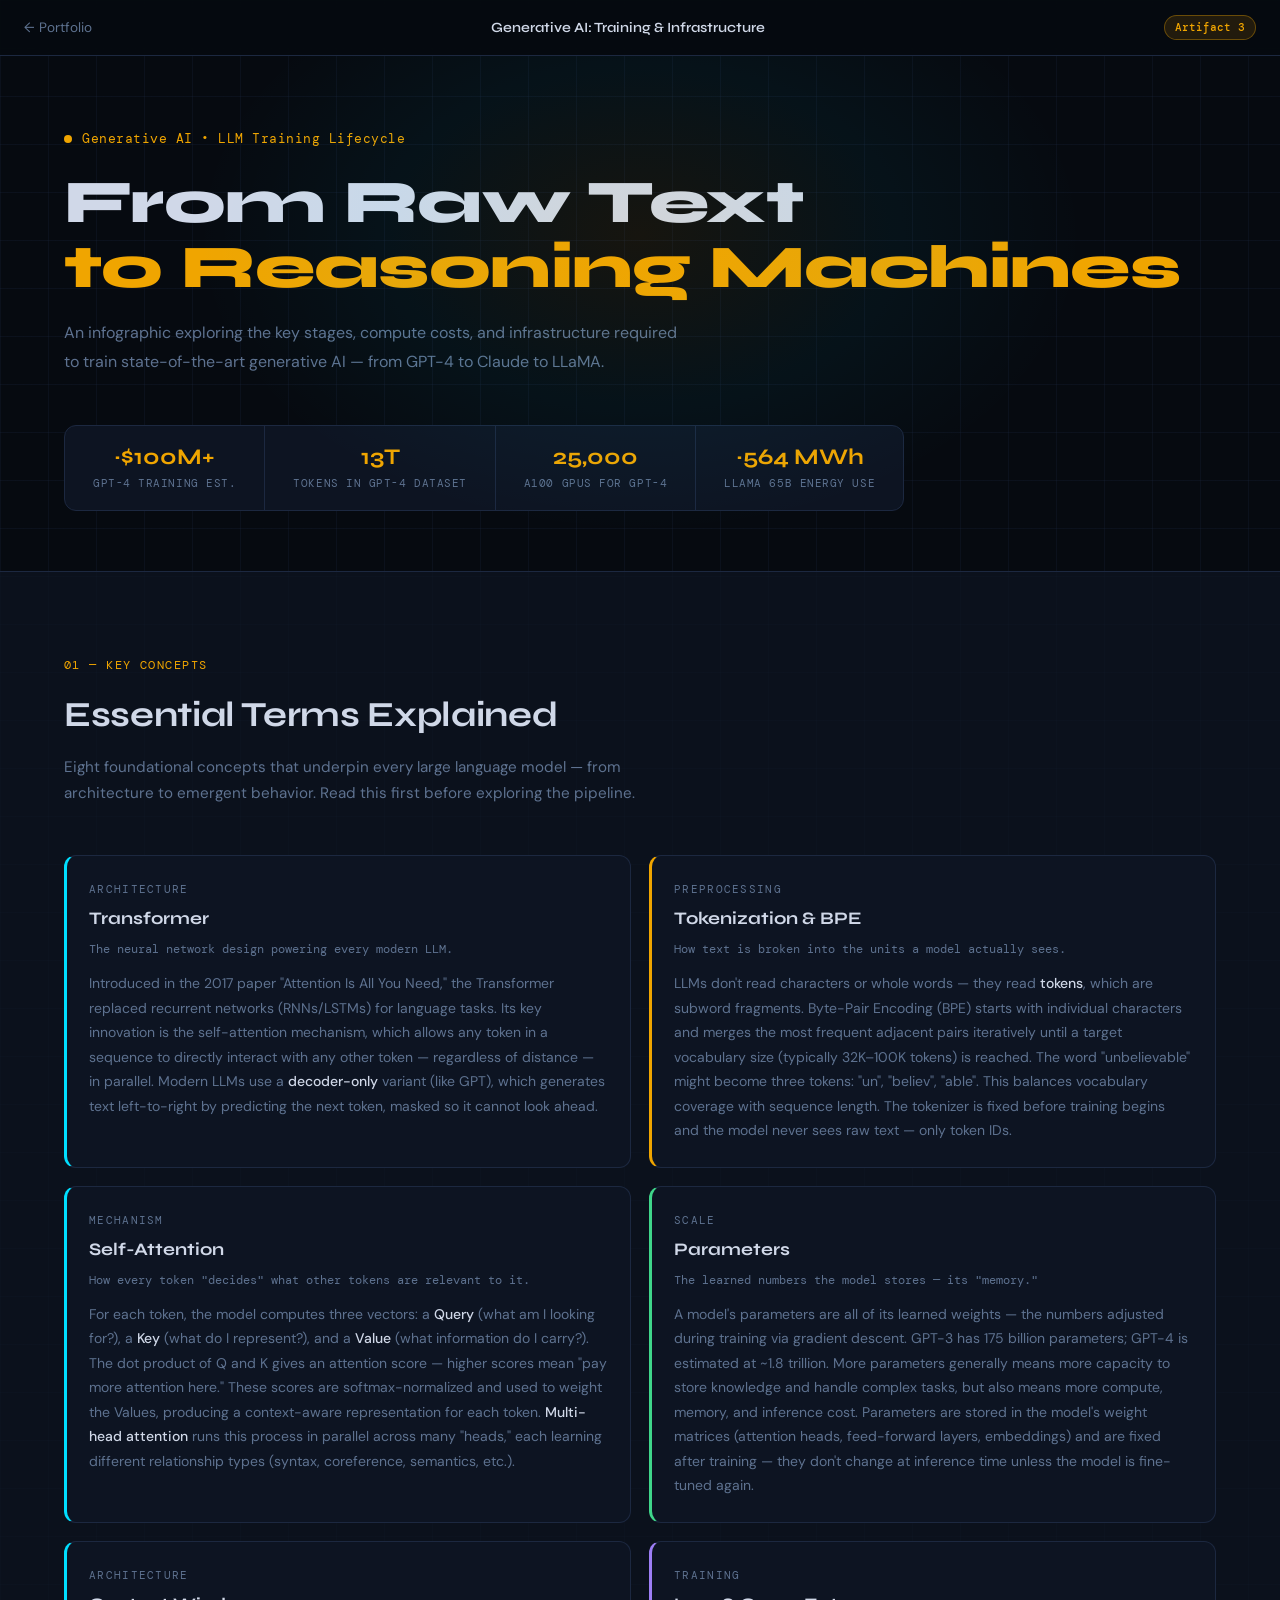
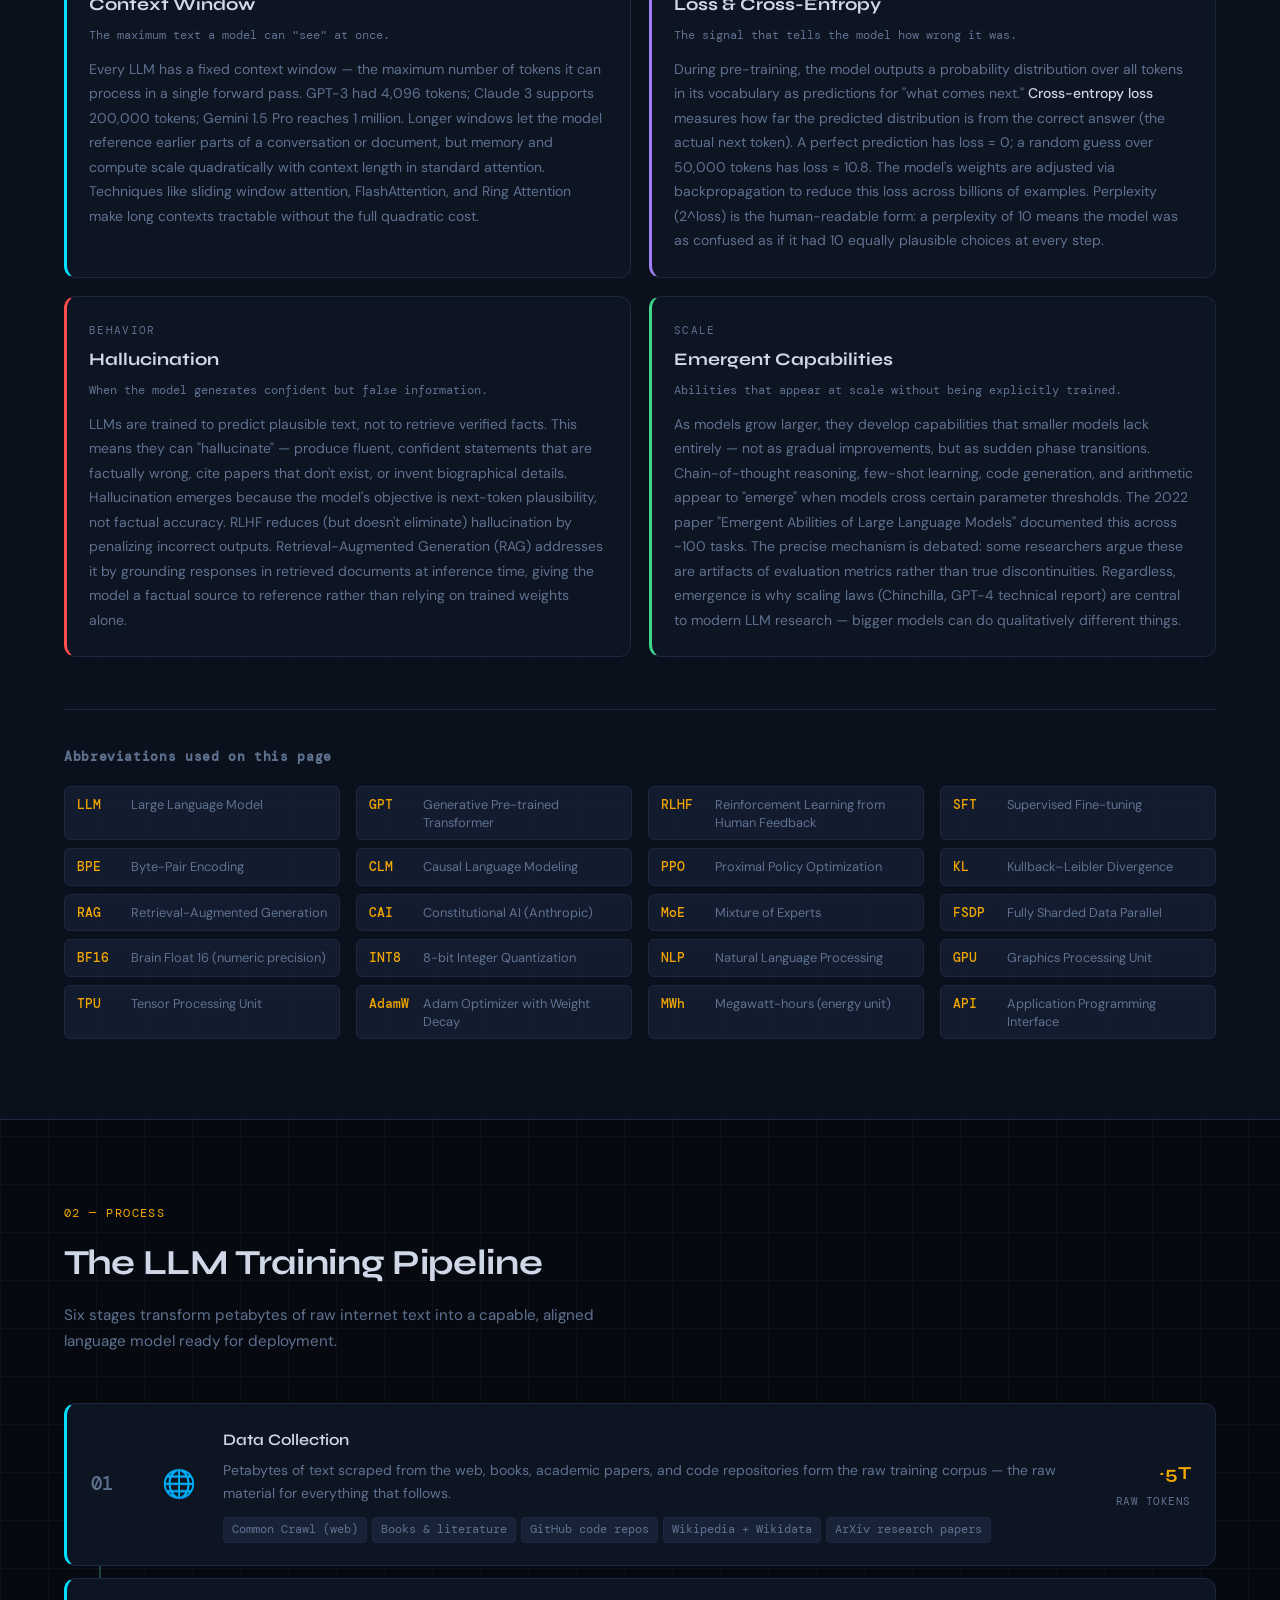
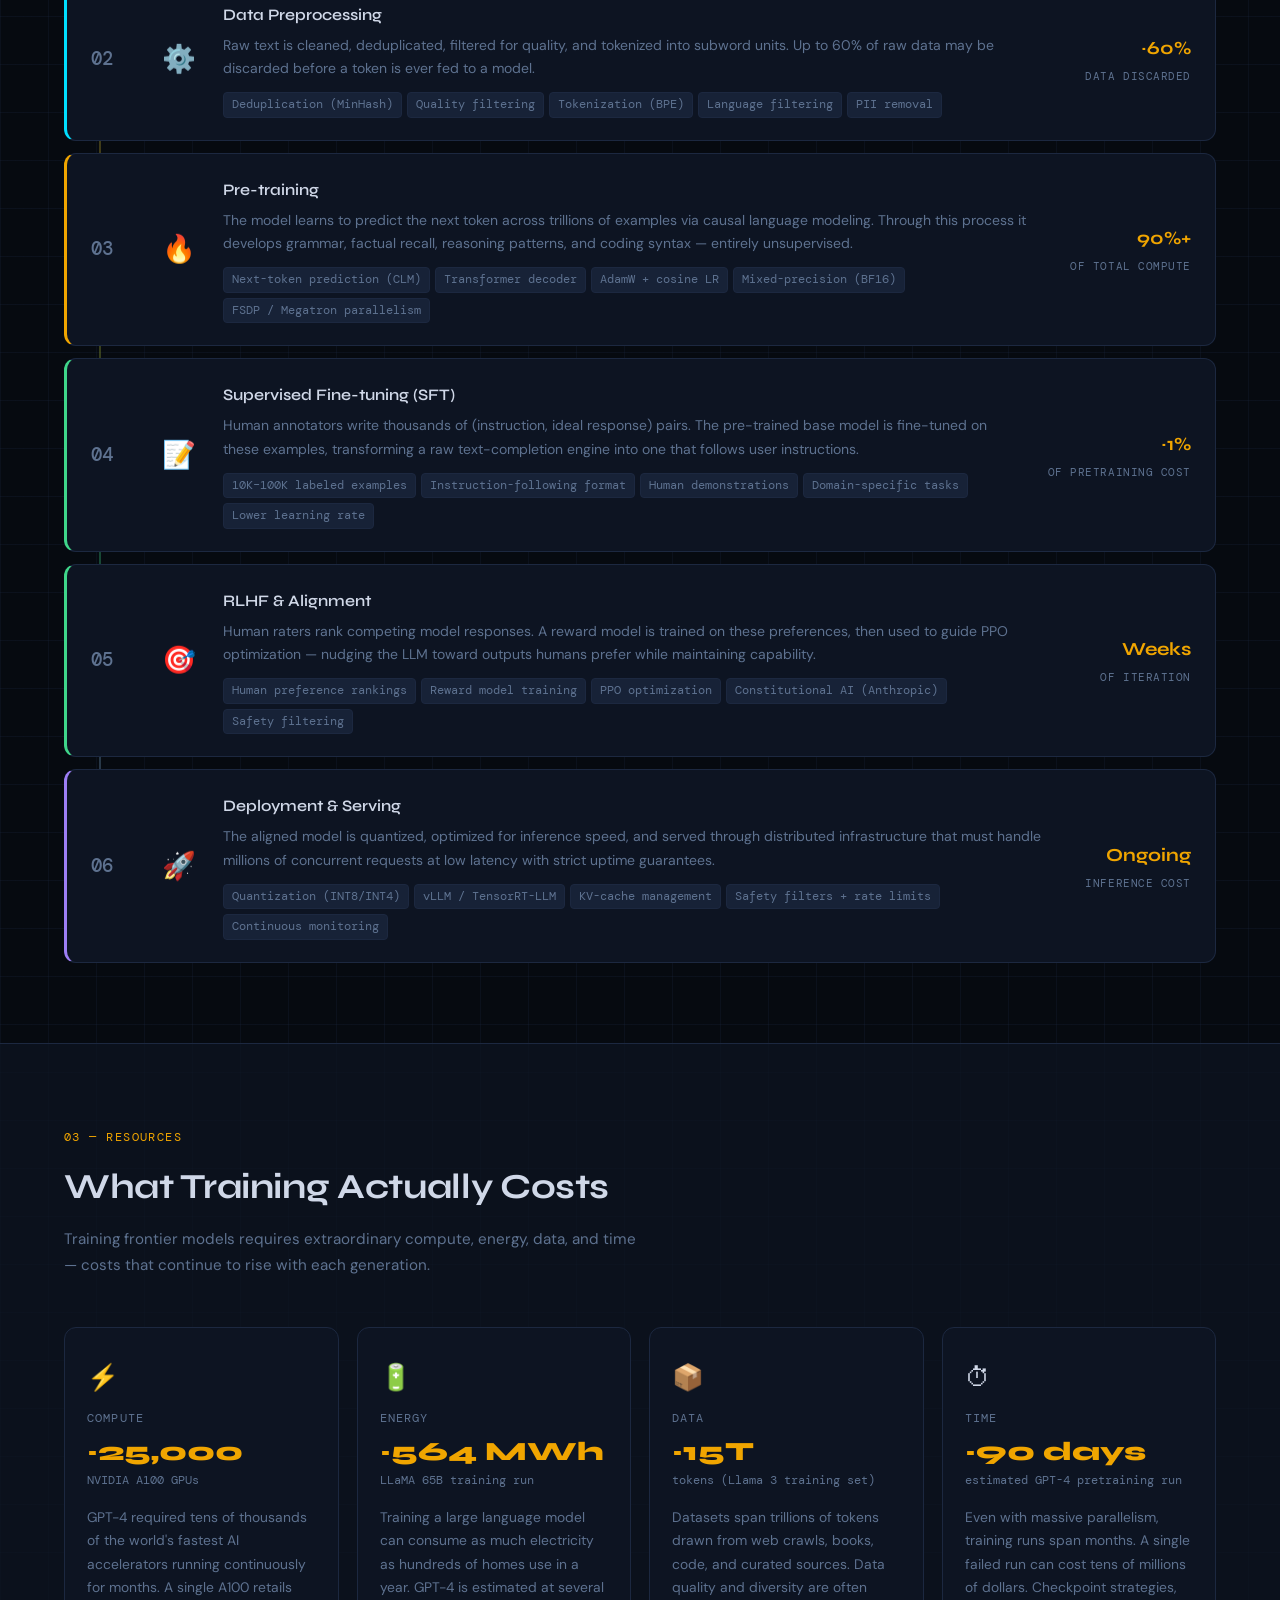
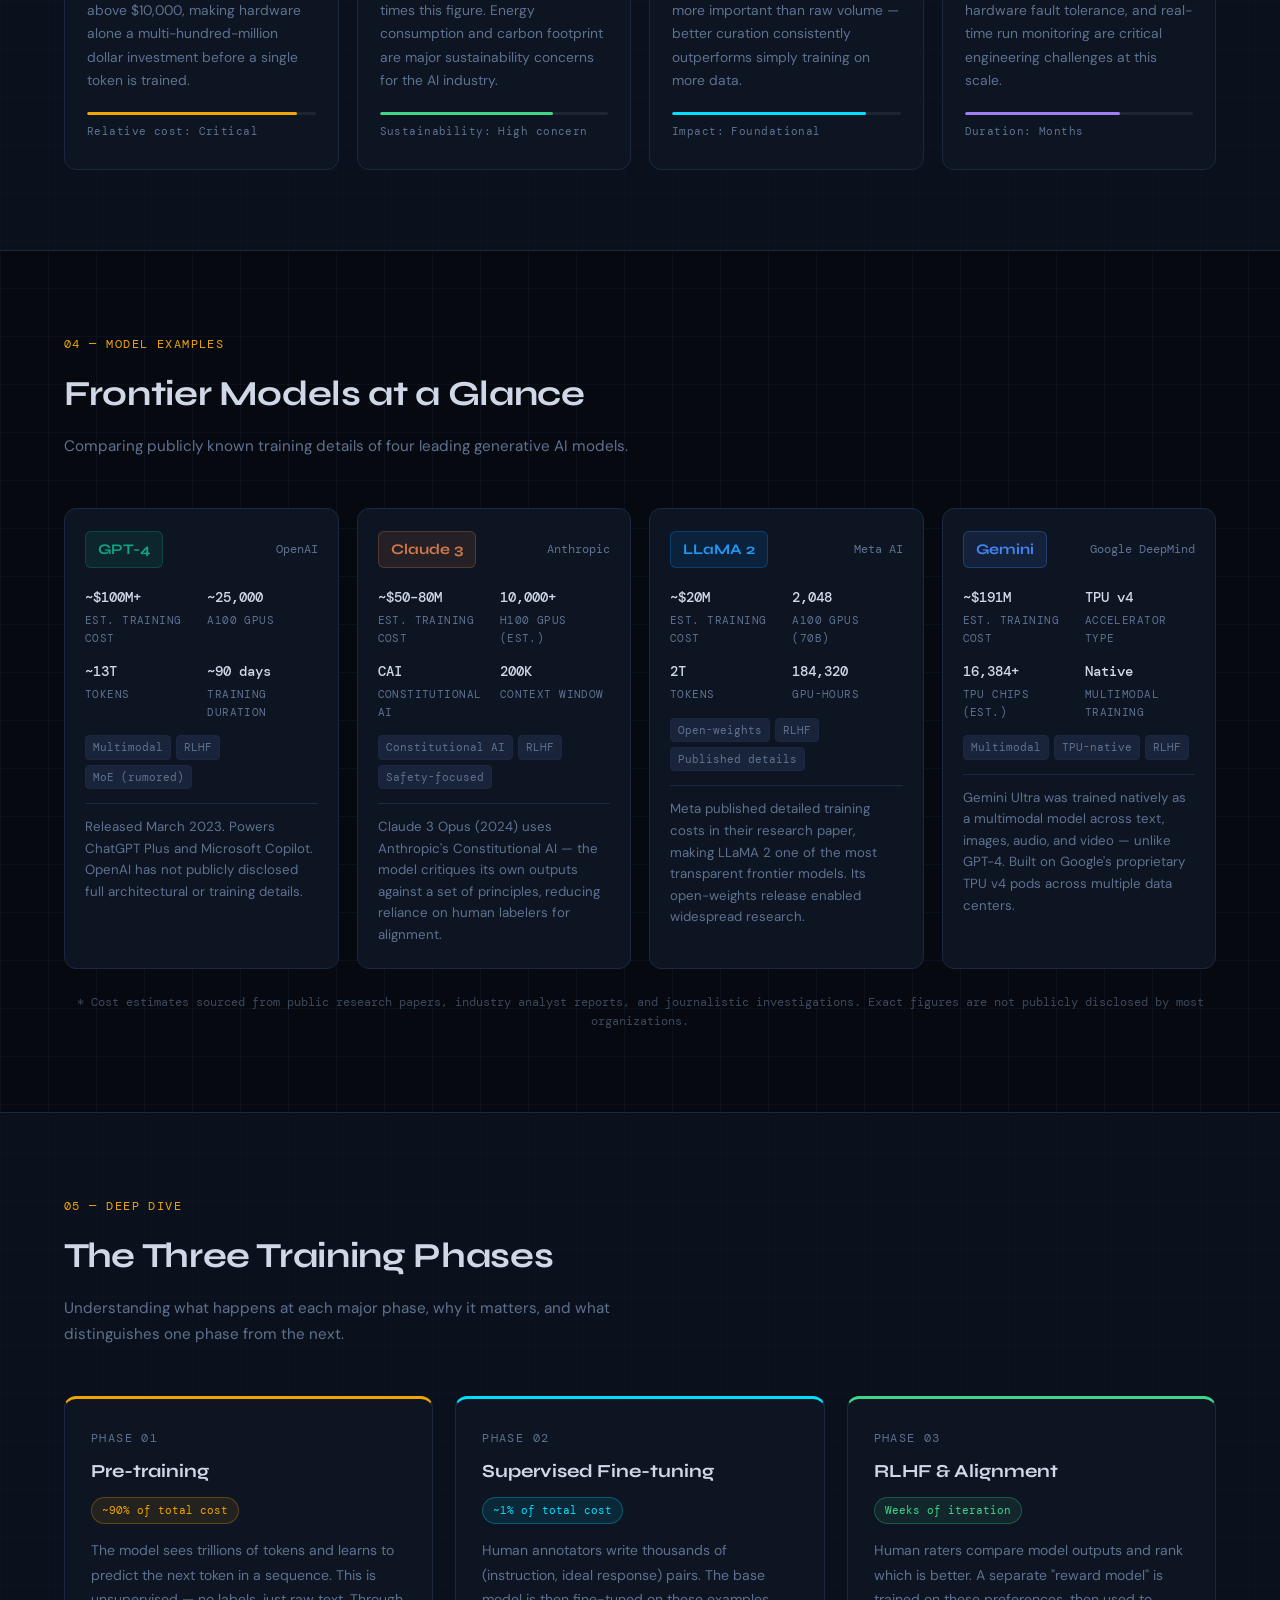
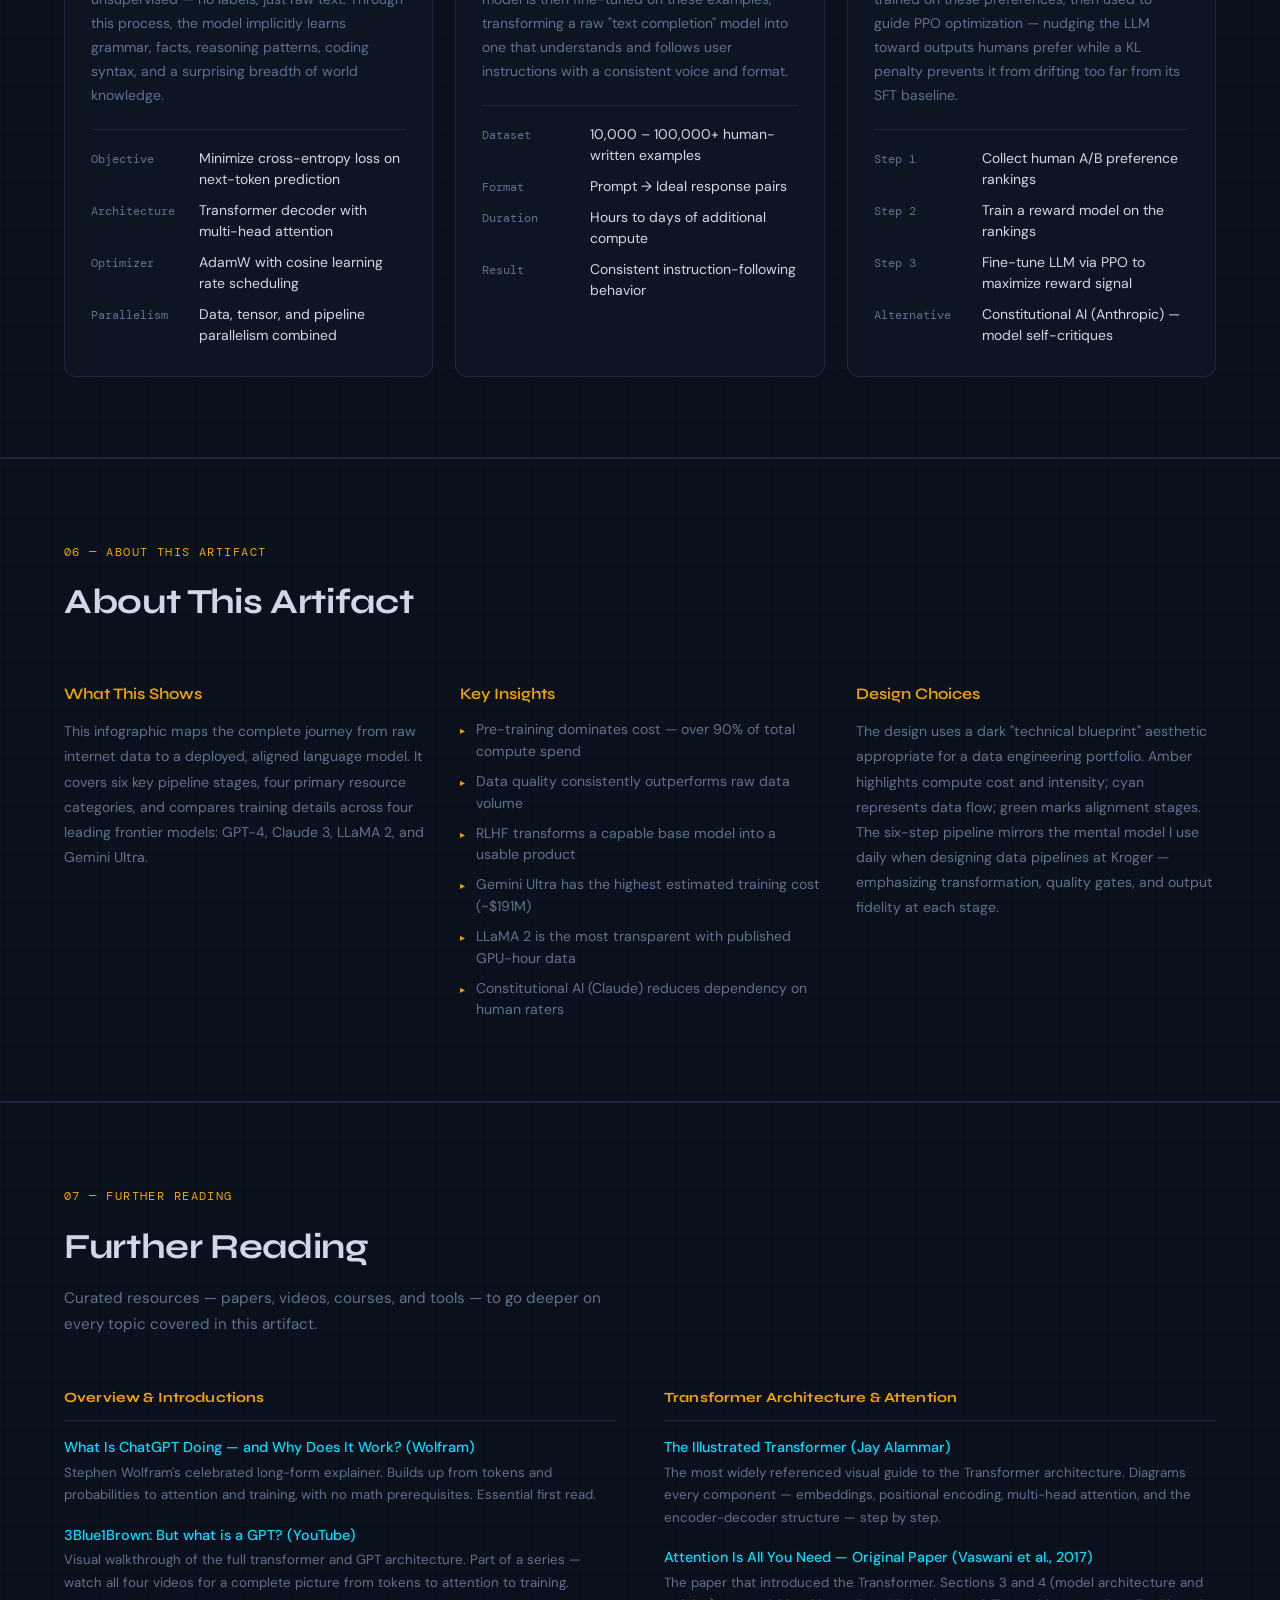
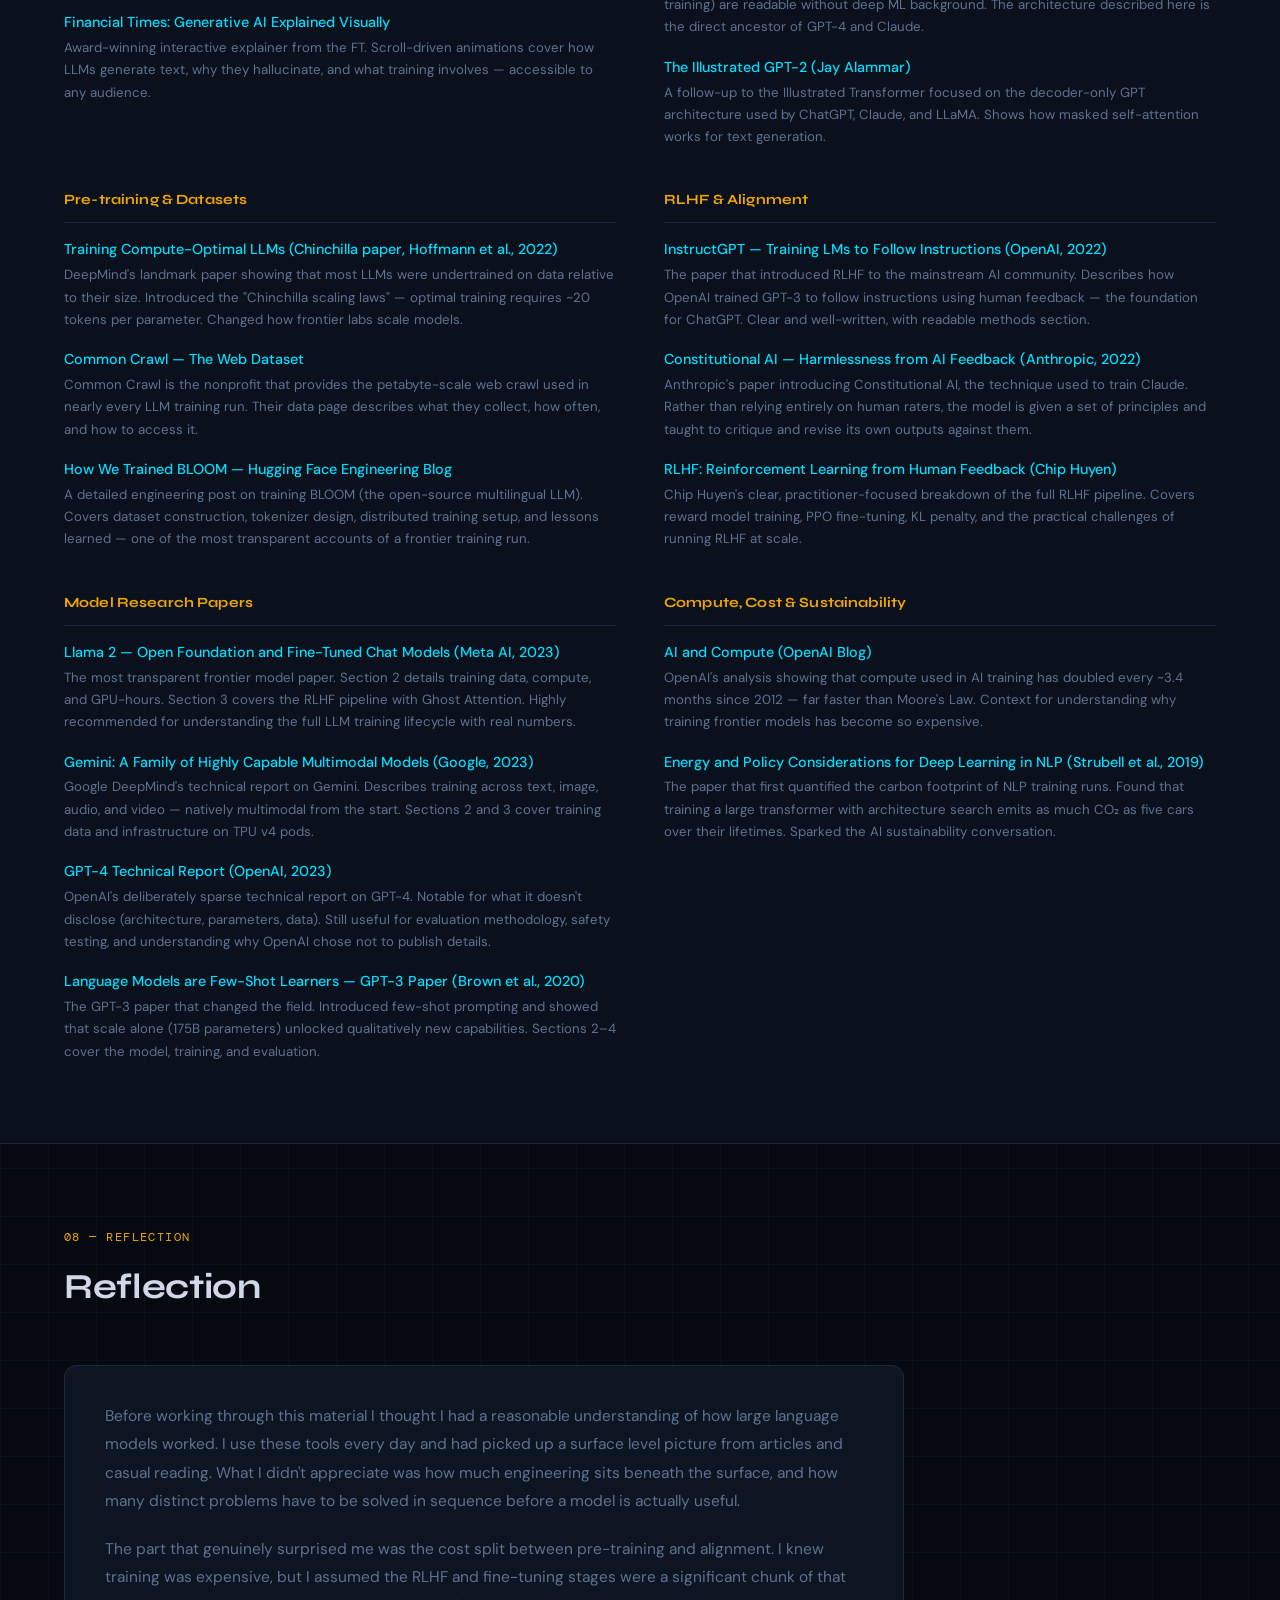
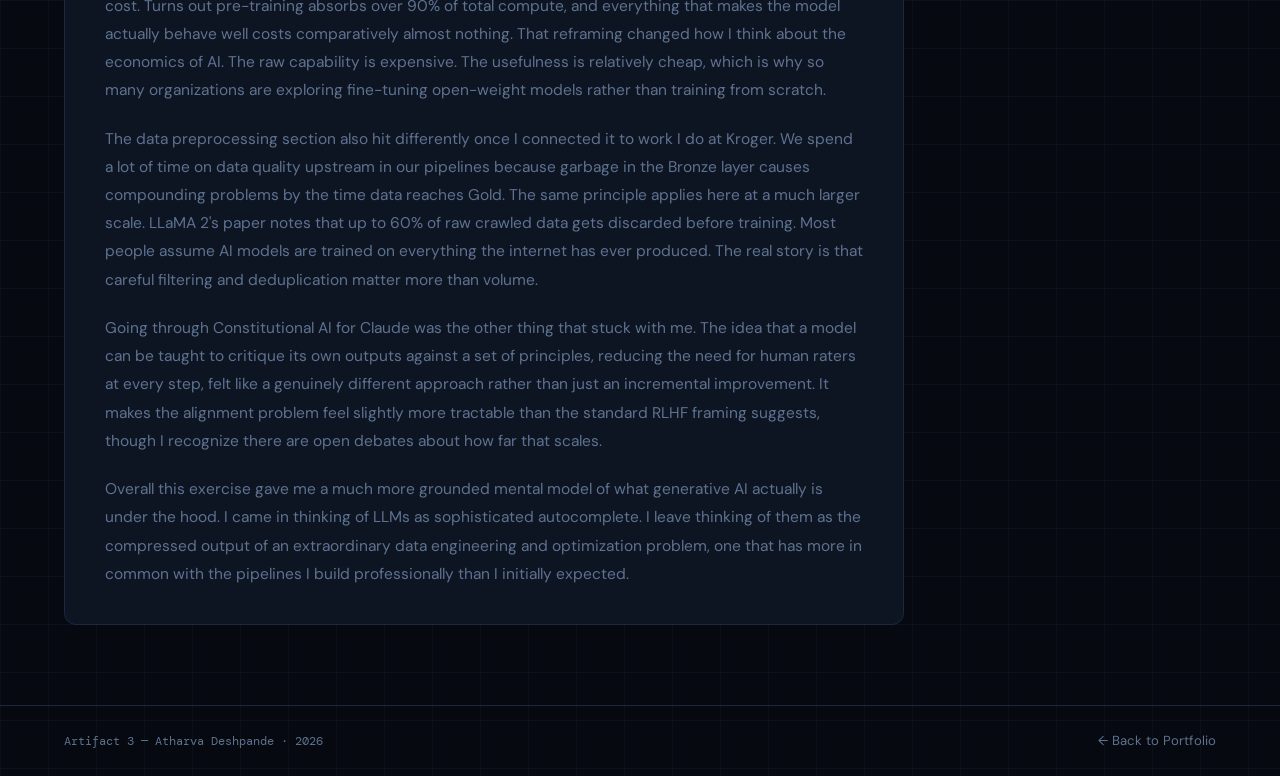
==== artifacts/llm-training/index.html @ afbb58ee "LLM Infrastructure and cost added as artifact 3" ====
<!DOCTYPE html>
<html lang="en">
<head>
  <meta charset="UTF-8" />
  <meta name="viewport" content="width=device-width, initial-scale=1.0" />
  <title>How LLMs Are Built — Training &amp; Infrastructure | Atharva Deshpande</title>
  <link rel="preconnect" href="https://fonts.googleapis.com" />
  <link rel="preconnect" href="https://fonts.gstatic.com" crossorigin />
  <link href="https://fonts.googleapis.com/css2?family=Syne:wght@400;500;600;700;800&family=DM+Mono:wght@300;400;500&family=DM+Sans:opsz,wght@9..40,300;9..40,400;9..40,500&display=swap" rel="stylesheet" />
  <link rel="stylesheet" href="style.css" />
</head>
<body>

  <!-- ── TOPBAR ── -->
  <nav class="topbar">
    <a href="../../index.html#artifacts" class="back-link">&#8592; Portfolio</a>
    <span class="topbar-title">Generative AI: Training &amp; Infrastructure</span>
    <span class="topbar-badge">Artifact 3</span>
  </nav>

  <!-- ── HERO ── -->
  <header class="hero">
    <div class="container">
      <div class="hero-eyebrow">
        <span class="eyebrow-dot" aria-hidden="true"></span>
        <span class="mono">Generative AI &bull; LLM Training Lifecycle</span>
      </div>
      <h1 class="hero-title">From Raw Text<br /><span class="accent">to Reasoning Machines</span></h1>
      <p class="hero-sub">An infographic exploring the key stages, compute costs, and infrastructure required to train state-of-the-art generative AI — from GPT-4 to Claude to LLaMA.</p>

      <div class="hero-stats" role="list" aria-label="Key statistics">
        <div class="hstat" role="listitem">
          <div class="hstat-val">~$100M+</div>
          <div class="hstat-label">GPT-4 training est.</div>
        </div>
        <div class="hstat-div" aria-hidden="true"></div>
        <div class="hstat" role="listitem">
          <div class="hstat-val">13T</div>
          <div class="hstat-label">tokens in GPT-4 dataset</div>
        </div>
        <div class="hstat-div" aria-hidden="true"></div>
        <div class="hstat" role="listitem">
          <div class="hstat-val">25,000</div>
          <div class="hstat-label">A100 GPUs for GPT-4</div>
        </div>
        <div class="hstat-div" aria-hidden="true"></div>
        <div class="hstat" role="listitem">
          <div class="hstat-val">~564 MWh</div>
          <div class="hstat-label">LLaMA 65B energy use</div>
        </div>
      </div>
    </div>
  </header>

  <!-- ── KEY CONCEPTS ── -->
  <section class="section section-alt" aria-labelledby="concepts-heading">
    <div class="container">
      <div class="section-header">
        <span class="section-tag mono">01 — Key Concepts</span>
        <h2 class="section-title" id="concepts-heading">Essential Terms Explained</h2>
        <p class="section-desc">Eight foundational concepts that underpin every large language model — from architecture to emergent behavior. Read this first before exploring the pipeline.</p>
      </div>

      <div class="concepts-grid">

        <div class="concept-card" data-cat="arch">
          <div class="concept-tag mono">Architecture</div>
          <h3 class="concept-name">Transformer</h3>
          <p class="concept-short">The neural network design powering every modern LLM.</p>
          <p class="concept-body">Introduced in the 2017 paper "Attention Is All You Need," the Transformer replaced recurrent networks (RNNs/LSTMs) for language tasks. Its key innovation is the self-attention mechanism, which allows any token in a sequence to directly interact with any other token — regardless of distance — in parallel. Modern LLMs use a <em>decoder-only</em> variant (like GPT), which generates text left-to-right by predicting the next token, masked so it cannot look ahead.</p>
        </div>

        <div class="concept-card" data-cat="data">
          <div class="concept-tag mono">Preprocessing</div>
          <h3 class="concept-name">Tokenization &amp; BPE</h3>
          <p class="concept-short">How text is broken into the units a model actually sees.</p>
          <p class="concept-body">LLMs don't read characters or whole words — they read <em>tokens</em>, which are subword fragments. Byte-Pair Encoding (BPE) starts with individual characters and merges the most frequent adjacent pairs iteratively until a target vocabulary size (typically 32K–100K tokens) is reached. The word "unbelievable" might become three tokens: "un", "believ", "able". This balances vocabulary coverage with sequence length. The tokenizer is fixed before training begins and the model never sees raw text — only token IDs.</p>
        </div>

        <div class="concept-card" data-cat="arch">
          <div class="concept-tag mono">Mechanism</div>
          <h3 class="concept-name">Self-Attention</h3>
          <p class="concept-short">How every token "decides" what other tokens are relevant to it.</p>
          <p class="concept-body">For each token, the model computes three vectors: a <em>Query</em> (what am I looking for?), a <em>Key</em> (what do I represent?), and a <em>Value</em> (what information do I carry?). The dot product of Q and K gives an attention score — higher scores mean "pay more attention here." These scores are softmax-normalized and used to weight the Values, producing a context-aware representation for each token. <em>Multi-head attention</em> runs this process in parallel across many "heads," each learning different relationship types (syntax, coreference, semantics, etc.).</p>
        </div>

        <div class="concept-card" data-cat="scale">
          <div class="concept-tag mono">Scale</div>
          <h3 class="concept-name">Parameters</h3>
          <p class="concept-short">The learned numbers the model stores — its "memory."</p>
          <p class="concept-body">A model's parameters are all of its learned weights — the numbers adjusted during training via gradient descent. GPT-3 has 175 billion parameters; GPT-4 is estimated at ~1.8 trillion. More parameters generally means more capacity to store knowledge and handle complex tasks, but also means more compute, memory, and inference cost. Parameters are stored in the model's weight matrices (attention heads, feed-forward layers, embeddings) and are fixed after training — they don't change at inference time unless the model is fine-tuned again.</p>
        </div>

        <div class="concept-card" data-cat="arch">
          <div class="concept-tag mono">Architecture</div>
          <h3 class="concept-name">Context Window</h3>
          <p class="concept-short">The maximum text a model can "see" at once.</p>
          <p class="concept-body">Every LLM has a fixed context window — the maximum number of tokens it can process in a single forward pass. GPT-3 had 4,096 tokens; Claude 3 supports 200,000 tokens; Gemini 1.5 Pro reaches 1 million. Longer windows let the model reference earlier parts of a conversation or document, but memory and compute scale quadratically with context length in standard attention. Techniques like sliding window attention, FlashAttention, and Ring Attention make long contexts tractable without the full quadratic cost.</p>
        </div>

        <div class="concept-card" data-cat="train">
          <div class="concept-tag mono">Training</div>
          <h3 class="concept-name">Loss &amp; Cross-Entropy</h3>
          <p class="concept-short">The signal that tells the model how wrong it was.</p>
          <p class="concept-body">During pre-training, the model outputs a probability distribution over all tokens in its vocabulary as predictions for "what comes next." <em>Cross-entropy loss</em> measures how far the predicted distribution is from the correct answer (the actual next token). A perfect prediction has loss = 0; a random guess over 50,000 tokens has loss ≈ 10.8. The model's weights are adjusted via backpropagation to reduce this loss across billions of examples. Perplexity (2^loss) is the human-readable form: a perplexity of 10 means the model was as confused as if it had 10 equally plausible choices at every step.</p>
        </div>

        <div class="concept-card" data-cat="behavior">
          <div class="concept-tag mono">Behavior</div>
          <h3 class="concept-name">Hallucination</h3>
          <p class="concept-short">When the model generates confident but false information.</p>
          <p class="concept-body">LLMs are trained to predict plausible text, not to retrieve verified facts. This means they can "hallucinate" — produce fluent, confident statements that are factually wrong, cite papers that don't exist, or invent biographical details. Hallucination emerges because the model's objective is next-token plausibility, not factual accuracy. RLHF reduces (but doesn't eliminate) hallucination by penalizing incorrect outputs. Retrieval-Augmented Generation (RAG) addresses it by grounding responses in retrieved documents at inference time, giving the model a factual source to reference rather than relying on trained weights alone.</p>
        </div>

        <div class="concept-card" data-cat="scale">
          <div class="concept-tag mono">Scale</div>
          <h3 class="concept-name">Emergent Capabilities</h3>
          <p class="concept-short">Abilities that appear at scale without being explicitly trained.</p>
          <p class="concept-body">As models grow larger, they develop capabilities that smaller models lack entirely — not as gradual improvements, but as sudden phase transitions. Chain-of-thought reasoning, few-shot learning, code generation, and arithmetic appear to "emerge" when models cross certain parameter thresholds. The 2022 paper "Emergent Abilities of Large Language Models" documented this across ~100 tasks. The precise mechanism is debated: some researchers argue these are artifacts of evaluation metrics rather than true discontinuities. Regardless, emergence is why scaling laws (Chinchilla, GPT-4 technical report) are central to modern LLM research — bigger models can do qualitatively different things.</p>
        </div>

      </div>

      <!-- Abbreviations Reference -->
      <div class="abbr-section" aria-labelledby="abbr-heading">
        <h3 class="abbr-heading" id="abbr-heading">
          <span class="mono">Abbreviations used on this page</span>
        </h3>
        <div class="abbr-grid" role="list">
          <div class="abbr-item" role="listitem"><span class="abbr-term">LLM</span><span class="abbr-full">Large Language Model</span></div>
          <div class="abbr-item" role="listitem"><span class="abbr-term">GPT</span><span class="abbr-full">Generative Pre-trained Transformer</span></div>
          <div class="abbr-item" role="listitem"><span class="abbr-term">RLHF</span><span class="abbr-full">Reinforcement Learning from Human Feedback</span></div>
          <div class="abbr-item" role="listitem"><span class="abbr-term">SFT</span><span class="abbr-full">Supervised Fine-tuning</span></div>
          <div class="abbr-item" role="listitem"><span class="abbr-term">BPE</span><span class="abbr-full">Byte-Pair Encoding</span></div>
          <div class="abbr-item" role="listitem"><span class="abbr-term">CLM</span><span class="abbr-full">Causal Language Modeling</span></div>
          <div class="abbr-item" role="listitem"><span class="abbr-term">PPO</span><span class="abbr-full">Proximal Policy Optimization</span></div>
          <div class="abbr-item" role="listitem"><span class="abbr-term">KL</span><span class="abbr-full">Kullback–Leibler Divergence</span></div>
          <div class="abbr-item" role="listitem"><span class="abbr-term">RAG</span><span class="abbr-full">Retrieval-Augmented Generation</span></div>
          <div class="abbr-item" role="listitem"><span class="abbr-term">CAI</span><span class="abbr-full">Constitutional AI (Anthropic)</span></div>
          <div class="abbr-item" role="listitem"><span class="abbr-term">MoE</span><span class="abbr-full">Mixture of Experts</span></div>
          <div class="abbr-item" role="listitem"><span class="abbr-term">FSDP</span><span class="abbr-full">Fully Sharded Data Parallel</span></div>
          <div class="abbr-item" role="listitem"><span class="abbr-term">BF16</span><span class="abbr-full">Brain Float 16 (numeric precision)</span></div>
          <div class="abbr-item" role="listitem"><span class="abbr-term">INT8</span><span class="abbr-full">8-bit Integer Quantization</span></div>
          <div class="abbr-item" role="listitem"><span class="abbr-term">NLP</span><span class="abbr-full">Natural Language Processing</span></div>
          <div class="abbr-item" role="listitem"><span class="abbr-term">GPU</span><span class="abbr-full">Graphics Processing Unit</span></div>
          <div class="abbr-item" role="listitem"><span class="abbr-term">TPU</span><span class="abbr-full">Tensor Processing Unit</span></div>
          <div class="abbr-item" role="listitem"><span class="abbr-term">AdamW</span><span class="abbr-full">Adam Optimizer with Weight Decay</span></div>
          <div class="abbr-item" role="listitem"><span class="abbr-term">MWh</span><span class="abbr-full">Megawatt-hours (energy unit)</span></div>
          <div class="abbr-item" role="listitem"><span class="abbr-term">API</span><span class="abbr-full">Application Programming Interface</span></div>
        </div>
      </div>

    </div>
  </section>

  <!-- ── PIPELINE ── -->
  <section class="section" aria-labelledby="pipeline-heading">
    <div class="container">
      <div class="section-header">
        <span class="section-tag mono">02 — Process</span>
        <h2 class="section-title" id="pipeline-heading">The LLM Training Pipeline</h2>
        <p class="section-desc">Six stages transform petabytes of raw internet text into a capable, aligned language model ready for deployment.</p>
      </div>

      <div class="pipeline" role="list">

        <div class="pipe-step" data-phase="data" role="listitem" style="--delay:0s">
          <div class="pipe-num mono" aria-hidden="true">01</div>
          <div class="pipe-icon" aria-hidden="true">🌐</div>
          <div class="pipe-body">
            <h3 class="pipe-title">Data Collection</h3>
            <p class="pipe-desc">Petabytes of text scraped from the web, books, academic papers, and code repositories form the raw training corpus — the raw material for everything that follows.</p>
            <ul class="pipe-tags" aria-label="Data sources">
              <li>Common Crawl (web)</li>
              <li>Books &amp; literature</li>
              <li>GitHub code repos</li>
              <li>Wikipedia + Wikidata</li>
              <li>ArXiv research papers</li>
            </ul>
          </div>
          <div class="pipe-metric" aria-label="Metric: approximately 5 trillion raw tokens">
            <span class="metric-val">~5T</span>
            <span class="metric-lbl">raw tokens</span>
          </div>
        </div>

        <div class="pipe-step" data-phase="data" role="listitem" style="--delay:.08s">
          <div class="pipe-num mono" aria-hidden="true">02</div>
          <div class="pipe-icon" aria-hidden="true">⚙️</div>
          <div class="pipe-body">
            <h3 class="pipe-title">Data Preprocessing</h3>
            <p class="pipe-desc">Raw text is cleaned, deduplicated, filtered for quality, and tokenized into subword units. Up to 60% of raw data may be discarded before a token is ever fed to a model.</p>
            <ul class="pipe-tags" aria-label="Preprocessing steps">
              <li>Deduplication (MinHash)</li>
              <li>Quality filtering</li>
              <li>Tokenization (BPE)</li>
              <li>Language filtering</li>
              <li>PII removal</li>
            </ul>
          </div>
          <div class="pipe-metric" aria-label="Metric: approximately 60 percent of data discarded">
            <span class="metric-val">~60%</span>
            <span class="metric-lbl">data discarded</span>
          </div>
        </div>

        <div class="pipe-step" data-phase="compute" role="listitem" style="--delay:.16s">
          <div class="pipe-num mono" aria-hidden="true">03</div>
          <div class="pipe-icon" aria-hidden="true">🔥</div>
          <div class="pipe-body">
            <h3 class="pipe-title">Pre-training</h3>
            <p class="pipe-desc">The model learns to predict the next token across trillions of examples via causal language modeling. Through this process it develops grammar, factual recall, reasoning patterns, and coding syntax — entirely unsupervised.</p>
            <ul class="pipe-tags" aria-label="Pre-training techniques">
              <li>Next-token prediction (CLM)</li>
              <li>Transformer decoder</li>
              <li>AdamW + cosine LR</li>
              <li>Mixed-precision (BF16)</li>
              <li>FSDP / Megatron parallelism</li>
            </ul>
          </div>
          <div class="pipe-metric" aria-label="Metric: over 90 percent of total compute">
            <span class="metric-val">90%+</span>
            <span class="metric-lbl">of total compute</span>
          </div>
        </div>

        <div class="pipe-step" data-phase="align" role="listitem" style="--delay:.24s">
          <div class="pipe-num mono" aria-hidden="true">04</div>
          <div class="pipe-icon" aria-hidden="true">📝</div>
          <div class="pipe-body">
            <h3 class="pipe-title">Supervised Fine-tuning (SFT)</h3>
            <p class="pipe-desc">Human annotators write thousands of (instruction, ideal response) pairs. The pre-trained base model is fine-tuned on these examples, transforming a raw text-completion engine into one that follows user instructions.</p>
            <ul class="pipe-tags" aria-label="SFT details">
              <li>10K–100K labeled examples</li>
              <li>Instruction-following format</li>
              <li>Human demonstrations</li>
              <li>Domain-specific tasks</li>
              <li>Lower learning rate</li>
            </ul>
          </div>
          <div class="pipe-metric" aria-label="Metric: approximately 1 percent of pre-training cost">
            <span class="metric-val">~1%</span>
            <span class="metric-lbl">of pretraining cost</span>
          </div>
        </div>

        <div class="pipe-step" data-phase="align" role="listitem" style="--delay:.32s">
          <div class="pipe-num mono" aria-hidden="true">05</div>
          <div class="pipe-icon" aria-hidden="true">🎯</div>
          <div class="pipe-body">
            <h3 class="pipe-title">RLHF &amp; Alignment</h3>
            <p class="pipe-desc">Human raters rank competing model responses. A reward model is trained on these preferences, then used to guide PPO optimization — nudging the LLM toward outputs humans prefer while maintaining capability.</p>
            <ul class="pipe-tags" aria-label="RLHF techniques">
              <li>Human preference rankings</li>
              <li>Reward model training</li>
              <li>PPO optimization</li>
              <li>Constitutional AI (Anthropic)</li>
              <li>Safety filtering</li>
            </ul>
          </div>
          <div class="pipe-metric" aria-label="Metric: weeks of iteration">
            <span class="metric-val">Weeks</span>
            <span class="metric-lbl">of iteration</span>
          </div>
        </div>

        <div class="pipe-step" data-phase="deploy" role="listitem" style="--delay:.4s">
          <div class="pipe-num mono" aria-hidden="true">06</div>
          <div class="pipe-icon" aria-hidden="true">🚀</div>
          <div class="pipe-body">
            <h3 class="pipe-title">Deployment &amp; Serving</h3>
            <p class="pipe-desc">The aligned model is quantized, optimized for inference speed, and served through distributed infrastructure that must handle millions of concurrent requests at low latency with strict uptime guarantees.</p>
            <ul class="pipe-tags" aria-label="Deployment techniques">
              <li>Quantization (INT8/INT4)</li>
              <li>vLLM / TensorRT-LLM</li>
              <li>KV-cache management</li>
              <li>Safety filters + rate limits</li>
              <li>Continuous monitoring</li>
            </ul>
          </div>
          <div class="pipe-metric" aria-label="Metric: ongoing inference cost">
            <span class="metric-val">Ongoing</span>
            <span class="metric-lbl">inference cost</span>
          </div>
        </div>

      </div>
    </div>
  </section>

  <!-- ── RESOURCES ── -->
  <section class="section section-alt" aria-labelledby="resources-heading">
    <div class="container">
      <div class="section-header">
        <span class="section-tag mono">03 — Resources</span>
        <h2 class="section-title" id="resources-heading">What Training Actually Costs</h2>
        <p class="section-desc">Training frontier models requires extraordinary compute, energy, data, and time — costs that continue to rise with each generation.</p>
      </div>

      <div class="resource-grid">

        <div class="resource-card">
          <div class="resource-icon" aria-hidden="true">⚡</div>
          <div class="resource-lbl mono">Compute</div>
          <div class="resource-big">~25,000</div>
          <div class="resource-unit">NVIDIA A100 GPUs</div>
          <p class="resource-detail">GPT-4 required tens of thousands of the world's fastest AI accelerators running continuously for months. A single A100 retails above $10,000, making hardware alone a multi-hundred-million dollar investment before a single token is trained.</p>
          <div class="resource-bar" role="progressbar" aria-valuenow="92" aria-valuemin="0" aria-valuemax="100" aria-label="Relative cost: 92%">
            <div class="resource-fill" style="--pct:92%;--col:var(--amber)"></div>
          </div>
          <div class="resource-bar-lbl mono">Relative cost: Critical</div>
        </div>

        <div class="resource-card">
          <div class="resource-icon" aria-hidden="true">🔋</div>
          <div class="resource-lbl mono">Energy</div>
          <div class="resource-big">~564 MWh</div>
          <div class="resource-unit">LLaMA 65B training run</div>
          <p class="resource-detail">Training a large language model can consume as much electricity as hundreds of homes use in a year. GPT-4 is estimated at several times this figure. Energy consumption and carbon footprint are major sustainability concerns for the AI industry.</p>
          <div class="resource-bar" role="progressbar" aria-valuenow="76" aria-valuemin="0" aria-valuemax="100" aria-label="Sustainability concern: 76%">
            <div class="resource-fill" style="--pct:76%;--col:var(--green)"></div>
          </div>
          <div class="resource-bar-lbl mono">Sustainability: High concern</div>
        </div>

        <div class="resource-card">
          <div class="resource-icon" aria-hidden="true">📦</div>
          <div class="resource-lbl mono">Data</div>
          <div class="resource-big">~15T</div>
          <div class="resource-unit">tokens (Llama 3 training set)</div>
          <p class="resource-detail">Datasets span trillions of tokens drawn from web crawls, books, code, and curated sources. Data quality and diversity are often more important than raw volume — better curation consistently outperforms simply training on more data.</p>
          <div class="resource-bar" role="progressbar" aria-valuenow="85" aria-valuemin="0" aria-valuemax="100" aria-label="Foundational impact: 85%">
            <div class="resource-fill" style="--pct:85%;--col:var(--cyan)"></div>
          </div>
          <div class="resource-bar-lbl mono">Impact: Foundational</div>
        </div>

        <div class="resource-card">
          <div class="resource-icon" aria-hidden="true">⏱</div>
          <div class="resource-lbl mono">Time</div>
          <div class="resource-big">~90 days</div>
          <div class="resource-unit">estimated GPT-4 pretraining run</div>
          <p class="resource-detail">Even with massive parallelism, training runs span months. A single failed run can cost tens of millions of dollars. Checkpoint strategies, hardware fault tolerance, and real-time run monitoring are critical engineering challenges at this scale.</p>
          <div class="resource-bar" role="progressbar" aria-valuenow="68" aria-valuemin="0" aria-valuemax="100" aria-label="Duration: 68%">
            <div class="resource-fill" style="--pct:68%;--col:var(--purple)"></div>
          </div>
          <div class="resource-bar-lbl mono">Duration: Months</div>
        </div>

      </div>
    </div>
  </section>

  <!-- ── MODEL COMPARISON ── -->
  <section class="section" aria-labelledby="models-heading">
    <div class="container">
      <div class="section-header">
        <span class="section-tag mono">04 — Model Examples</span>
        <h2 class="section-title" id="models-heading">Frontier Models at a Glance</h2>
        <p class="section-desc">Comparing publicly known training details of four leading generative AI models.</p>
      </div>

      <div class="models-grid">

        <article class="model-card" aria-label="GPT-4 by OpenAI">
          <div class="model-header">
            <div class="model-logo gpt4-logo">GPT-4</div>
            <div class="model-org mono">OpenAI</div>
          </div>
          <div class="model-stats">
            <div class="mstat">
              <span class="mstat-val mono">~$100M+</span>
              <span class="mstat-key">est. training cost</span>
            </div>
            <div class="mstat">
              <span class="mstat-val mono">~25,000</span>
              <span class="mstat-key">A100 GPUs</span>
            </div>
            <div class="mstat">
              <span class="mstat-val mono">~13T</span>
              <span class="mstat-key">tokens</span>
            </div>
            <div class="mstat">
              <span class="mstat-val mono">~90 days</span>
              <span class="mstat-key">training duration</span>
            </div>
          </div>
          <div class="model-tags">
            <span class="mtag">Multimodal</span>
            <span class="mtag">RLHF</span>
            <span class="mtag">MoE (rumored)</span>
          </div>
          <p class="model-note">Released March 2023. Powers ChatGPT Plus and Microsoft Copilot. OpenAI has not publicly disclosed full architectural or training details.</p>
        </article>

        <article class="model-card" aria-label="Claude 3 by Anthropic">
          <div class="model-header">
            <div class="model-logo claude-logo">Claude 3</div>
            <div class="model-org mono">Anthropic</div>
          </div>
          <div class="model-stats">
            <div class="mstat">
              <span class="mstat-val mono">~$50–80M</span>
              <span class="mstat-key">est. training cost</span>
            </div>
            <div class="mstat">
              <span class="mstat-val mono">10,000+</span>
              <span class="mstat-key">H100 GPUs (est.)</span>
            </div>
            <div class="mstat">
              <span class="mstat-val mono">CAI</span>
              <span class="mstat-key">Constitutional AI</span>
            </div>
            <div class="mstat">
              <span class="mstat-val mono">200K</span>
              <span class="mstat-key">context window</span>
            </div>
          </div>
          <div class="model-tags">
            <span class="mtag">Constitutional AI</span>
            <span class="mtag">RLHF</span>
            <span class="mtag">Safety-focused</span>
          </div>
          <p class="model-note">Claude 3 Opus (2024) uses Anthropic's Constitutional AI — the model critiques its own outputs against a set of principles, reducing reliance on human labelers for alignment.</p>
        </article>

        <article class="model-card" aria-label="LLaMA 2 by Meta AI">
          <div class="model-header">
            <div class="model-logo llama-logo">LLaMA 2</div>
            <div class="model-org mono">Meta AI</div>
          </div>
          <div class="model-stats">
            <div class="mstat">
              <span class="mstat-val mono">~$20M</span>
              <span class="mstat-key">est. training cost</span>
            </div>
            <div class="mstat">
              <span class="mstat-val mono">2,048</span>
              <span class="mstat-key">A100 GPUs (70B)</span>
            </div>
            <div class="mstat">
              <span class="mstat-val mono">2T</span>
              <span class="mstat-key">tokens</span>
            </div>
            <div class="mstat">
              <span class="mstat-val mono">184,320</span>
              <span class="mstat-key">GPU-hours</span>
            </div>
          </div>
          <div class="model-tags">
            <span class="mtag">Open-weights</span>
            <span class="mtag">RLHF</span>
            <span class="mtag">Published details</span>
          </div>
          <p class="model-note">Meta published detailed training costs in their research paper, making LLaMA 2 one of the most transparent frontier models. Its open-weights release enabled widespread research.</p>
        </article>

        <article class="model-card" aria-label="Gemini Ultra by Google DeepMind">
          <div class="model-header">
            <div class="model-logo gemini-logo">Gemini</div>
            <div class="model-org mono">Google DeepMind</div>
          </div>
          <div class="model-stats">
            <div class="mstat">
              <span class="mstat-val mono">~$191M</span>
              <span class="mstat-key">est. training cost</span>
            </div>
            <div class="mstat">
              <span class="mstat-val mono">TPU v4</span>
              <span class="mstat-key">accelerator type</span>
            </div>
            <div class="mstat">
              <span class="mstat-val mono">16,384+</span>
              <span class="mstat-key">TPU chips (est.)</span>
            </div>
            <div class="mstat">
              <span class="mstat-val mono">Native</span>
              <span class="mstat-key">multimodal training</span>
            </div>
          </div>
          <div class="model-tags">
            <span class="mtag">Multimodal</span>
            <span class="mtag">TPU-native</span>
            <span class="mtag">RLHF</span>
          </div>
          <p class="model-note">Gemini Ultra was trained natively as a multimodal model across text, images, audio, and video — unlike GPT-4. Built on Google's proprietary TPU v4 pods across multiple data centers.</p>
        </article>

      </div>

      <p class="disclaimer mono">* Cost estimates sourced from public research papers, industry analyst reports, and journalistic investigations. Exact figures are not publicly disclosed by most organizations.</p>
    </div>
  </section>

  <!-- ── TRAINING PHASES ── -->
  <section class="section section-alt" aria-labelledby="phases-heading">
    <div class="container">
      <div class="section-header">
        <span class="section-tag mono">05 — Deep Dive</span>
        <h2 class="section-title" id="phases-heading">The Three Training Phases</h2>
        <p class="section-desc">Understanding what happens at each major phase, why it matters, and what distinguishes one phase from the next.</p>
      </div>

      <div class="phases-grid">

        <div class="phase-card" data-phase="pretrain">
          <div class="phase-num mono">Phase 01</div>
          <h3 class="phase-title">Pre-training</h3>
          <div class="phase-badge amber-badge">~90% of total cost</div>
          <p class="phase-body">The model sees trillions of tokens and learns to predict the next token in a sequence. This is unsupervised — no labels, just raw text. Through this process, the model implicitly learns grammar, facts, reasoning patterns, coding syntax, and a surprising breadth of world knowledge.</p>
          <div class="phase-details">
            <div class="pd-row">
              <span class="pd-key mono">Objective</span>
              <span class="pd-val">Minimize cross-entropy loss on next-token prediction</span>
            </div>
            <div class="pd-row">
              <span class="pd-key mono">Architecture</span>
              <span class="pd-val">Transformer decoder with multi-head attention</span>
            </div>
            <div class="pd-row">
              <span class="pd-key mono">Optimizer</span>
              <span class="pd-val">AdamW with cosine learning rate scheduling</span>
            </div>
            <div class="pd-row">
              <span class="pd-key mono">Parallelism</span>
              <span class="pd-val">Data, tensor, and pipeline parallelism combined</span>
            </div>
          </div>
        </div>

        <div class="phase-card" data-phase="sft">
          <div class="phase-num mono">Phase 02</div>
          <h3 class="phase-title">Supervised Fine-tuning</h3>
          <div class="phase-badge cyan-badge">~1% of total cost</div>
          <p class="phase-body">Human annotators write thousands of (instruction, ideal response) pairs. The base model is then fine-tuned on these examples, transforming a raw "text completion" model into one that understands and follows user instructions with a consistent voice and format.</p>
          <div class="phase-details">
            <div class="pd-row">
              <span class="pd-key mono">Dataset</span>
              <span class="pd-val">10,000 – 100,000+ human-written examples</span>
            </div>
            <div class="pd-row">
              <span class="pd-key mono">Format</span>
              <span class="pd-val">Prompt → Ideal response pairs</span>
            </div>
            <div class="pd-row">
              <span class="pd-key mono">Duration</span>
              <span class="pd-val">Hours to days of additional compute</span>
            </div>
            <div class="pd-row">
              <span class="pd-key mono">Result</span>
              <span class="pd-val">Consistent instruction-following behavior</span>
            </div>
          </div>
        </div>

        <div class="phase-card" data-phase="rlhf">
          <div class="phase-num mono">Phase 03</div>
          <h3 class="phase-title">RLHF &amp; Alignment</h3>
          <div class="phase-badge green-badge">Weeks of iteration</div>
          <p class="phase-body">Human raters compare model outputs and rank which is better. A separate "reward model" is trained on these preferences, then used to guide PPO optimization — nudging the LLM toward outputs humans prefer while a KL penalty prevents it from drifting too far from its SFT baseline.</p>
          <div class="phase-details">
            <div class="pd-row">
              <span class="pd-key mono">Step 1</span>
              <span class="pd-val">Collect human A/B preference rankings</span>
            </div>
            <div class="pd-row">
              <span class="pd-key mono">Step 2</span>
              <span class="pd-val">Train a reward model on the rankings</span>
            </div>
            <div class="pd-row">
              <span class="pd-key mono">Step 3</span>
              <span class="pd-val">Fine-tune LLM via PPO to maximize reward signal</span>
            </div>
            <div class="pd-row">
              <span class="pd-key mono">Alternative</span>
              <span class="pd-val">Constitutional AI (Anthropic) — model self-critiques</span>
            </div>
          </div>
        </div>

      </div>
    </div>
  </section>

  <!-- ── DESIGN RATIONALE ── -->
  <section class="section section-alt rationale-section" aria-labelledby="rationale-heading">
    <div class="container">
      <div class="section-header">
        <span class="section-tag mono">06 — About This Artifact</span>
        <h2 class="section-title" id="rationale-heading">About This Artifact</h2>
      </div>
      <div class="rationale-grid">

        <div class="rationale-block">
          <h3 class="rat-title">What This Shows</h3>
          <p>This infographic maps the complete journey from raw internet data to a deployed, aligned language model. It covers six key pipeline stages, four primary resource categories, and compares training details across four leading frontier models: GPT-4, Claude 3, LLaMA 2, and Gemini Ultra.</p>
        </div>

        <div class="rationale-block">
          <h3 class="rat-title">Key Insights</h3>
          <ul class="rat-list">
            <li>Pre-training dominates cost — over 90% of total compute spend</li>
            <li>Data quality consistently outperforms raw data volume</li>
            <li>RLHF transforms a capable base model into a usable product</li>
            <li>Gemini Ultra has the highest estimated training cost (~$191M)</li>
            <li>LLaMA 2 is the most transparent with published GPU-hour data</li>
            <li>Constitutional AI (Claude) reduces dependency on human raters</li>
          </ul>
        </div>

        <div class="rationale-block">
          <h3 class="rat-title">Design Choices</h3>
          <p>The design uses a dark "technical blueprint" aesthetic appropriate for a data engineering portfolio. Amber highlights compute cost and intensity; cyan represents data flow; green marks alignment stages. The six-step pipeline mirrors the mental model I use daily when designing data pipelines at Kroger — emphasizing transformation, quality gates, and output fidelity at each stage.</p>
        </div>

      </div>
    </div>
  </section>

  <!-- ── FURTHER READING ── -->
  <section class="section section-reading" aria-labelledby="reading-heading">
    <div class="container">
      <div class="section-header">
        <span class="section-tag mono">07 — Further Reading</span>
        <h2 class="section-title" id="reading-heading">Further Reading</h2>
        <p class="section-desc">Curated resources — papers, videos, courses, and tools — to go deeper on every topic covered in this artifact.</p>
      </div>

      <div class="reading-grid">

        <div class="reading-group">
          <div class="reading-group-title">Overview &amp; Introductions</div>
          <ul class="reading-list">
            <li>
              <a href="https://writings.stephenwolfram.com/2023/02/what-is-chatgpt-doing-and-why-does-it-work/" target="_blank" rel="noopener">What Is ChatGPT Doing — and Why Does It Work? (Wolfram)</a>
              <span class="reading-desc">Stephen Wolfram's celebrated long-form explainer. Builds up from tokens and probabilities to attention and training, with no math prerequisites. Essential first read.</span>
            </li>
            <li>
              <a href="https://www.youtube.com/watch?v=wjZofJX0v4M" target="_blank" rel="noopener">3Blue1Brown: But what is a GPT? (YouTube)</a>
              <span class="reading-desc">Visual walkthrough of the full transformer and GPT architecture. Part of a series — watch all four videos for a complete picture from tokens to attention to training.</span>
            </li>
            <li>
              <a href="https://ig.ft.com/generative-ai/" target="_blank" rel="noopener">Financial Times: Generative AI Explained Visually</a>
              <span class="reading-desc">Award-winning interactive explainer from the FT. Scroll-driven animations cover how LLMs generate text, why they hallucinate, and what training involves — accessible to any audience.</span>
            </li>
          </ul>
        </div>

        <div class="reading-group">
          <div class="reading-group-title">Transformer Architecture &amp; Attention</div>
          <ul class="reading-list">
            <li>
              <a href="https://jalammar.github.io/illustrated-transformer/" target="_blank" rel="noopener">The Illustrated Transformer (Jay Alammar)</a>
              <span class="reading-desc">The most widely referenced visual guide to the Transformer architecture. Diagrams every component — embeddings, positional encoding, multi-head attention, and the encoder-decoder structure — step by step.</span>
            </li>
            <li>
              <a href="https://arxiv.org/abs/1706.03762" target="_blank" rel="noopener">Attention Is All You Need — Original Paper (Vaswani et al., 2017)</a>
              <span class="reading-desc">The paper that introduced the Transformer. Sections 3 and 4 (model architecture and training) are readable without deep ML background. The architecture described here is the direct ancestor of GPT-4 and Claude.</span>
            </li>
            <li>
              <a href="https://jalammar.github.io/illustrated-gpt2/" target="_blank" rel="noopener">The Illustrated GPT-2 (Jay Alammar)</a>
              <span class="reading-desc">A follow-up to the Illustrated Transformer focused on the decoder-only GPT architecture used by ChatGPT, Claude, and LLaMA. Shows how masked self-attention works for text generation.</span>
            </li>
          </ul>
        </div>

        <div class="reading-group">
          <div class="reading-group-title">Pre-training &amp; Datasets</div>
          <ul class="reading-list">
            <li>
              <a href="https://arxiv.org/abs/2203.15556" target="_blank" rel="noopener">Training Compute-Optimal LLMs (Chinchilla paper, Hoffmann et al., 2022)</a>
              <span class="reading-desc">DeepMind's landmark paper showing that most LLMs were undertrained on data relative to their size. Introduced the "Chinchilla scaling laws" — optimal training requires ~20 tokens per parameter. Changed how frontier labs scale models.</span>
            </li>
            <li>
              <a href="https://commoncrawl.org/the-data/" target="_blank" rel="noopener">Common Crawl — The Web Dataset</a>
              <span class="reading-desc">Common Crawl is the nonprofit that provides the petabyte-scale web crawl used in nearly every LLM training run. Their data page describes what they collect, how often, and how to access it.</span>
            </li>
            <li>
              <a href="https://huggingface.co/blog/bloom-megatron-deepspeed" target="_blank" rel="noopener">How We Trained BLOOM — Hugging Face Engineering Blog</a>
              <span class="reading-desc">A detailed engineering post on training BLOOM (the open-source multilingual LLM). Covers dataset construction, tokenizer design, distributed training setup, and lessons learned — one of the most transparent accounts of a frontier training run.</span>
            </li>
          </ul>
        </div>

        <div class="reading-group">
          <div class="reading-group-title">RLHF &amp; Alignment</div>
          <ul class="reading-list">
            <li>
              <a href="https://arxiv.org/abs/2203.02155" target="_blank" rel="noopener">InstructGPT — Training LMs to Follow Instructions (OpenAI, 2022)</a>
              <span class="reading-desc">The paper that introduced RLHF to the mainstream AI community. Describes how OpenAI trained GPT-3 to follow instructions using human feedback — the foundation for ChatGPT. Clear and well-written, with readable methods section.</span>
            </li>
            <li>
              <a href="https://arxiv.org/abs/2212.08073" target="_blank" rel="noopener">Constitutional AI — Harmlessness from AI Feedback (Anthropic, 2022)</a>
              <span class="reading-desc">Anthropic's paper introducing Constitutional AI, the technique used to train Claude. Rather than relying entirely on human raters, the model is given a set of principles and taught to critique and revise its own outputs against them.</span>
            </li>
            <li>
              <a href="https://huyenchip.com/2023/05/02/rlhf.html" target="_blank" rel="noopener">RLHF: Reinforcement Learning from Human Feedback (Chip Huyen)</a>
              <span class="reading-desc">Chip Huyen's clear, practitioner-focused breakdown of the full RLHF pipeline. Covers reward model training, PPO fine-tuning, KL penalty, and the practical challenges of running RLHF at scale.</span>
            </li>
          </ul>
        </div>

        <div class="reading-group">
          <div class="reading-group-title">Model Research Papers</div>
          <ul class="reading-list">
            <li>
              <a href="https://arxiv.org/abs/2307.09288" target="_blank" rel="noopener">Llama 2 — Open Foundation and Fine-Tuned Chat Models (Meta AI, 2023)</a>
              <span class="reading-desc">The most transparent frontier model paper. Section 2 details training data, compute, and GPU-hours. Section 3 covers the RLHF pipeline with Ghost Attention. Highly recommended for understanding the full LLM training lifecycle with real numbers.</span>
            </li>
            <li>
              <a href="https://arxiv.org/abs/2312.11805" target="_blank" rel="noopener">Gemini: A Family of Highly Capable Multimodal Models (Google, 2023)</a>
              <span class="reading-desc">Google DeepMind's technical report on Gemini. Describes training across text, image, audio, and video — natively multimodal from the start. Sections 2 and 3 cover training data and infrastructure on TPU v4 pods.</span>
            </li>
            <li>
              <a href="https://arxiv.org/abs/2303.08774" target="_blank" rel="noopener">GPT-4 Technical Report (OpenAI, 2023)</a>
              <span class="reading-desc">OpenAI's deliberately sparse technical report on GPT-4. Notable for what it doesn't disclose (architecture, parameters, data). Still useful for evaluation methodology, safety testing, and understanding why OpenAI chose not to publish details.</span>
            </li>
            <li>
              <a href="https://arxiv.org/abs/2005.14165" target="_blank" rel="noopener">Language Models are Few-Shot Learners — GPT-3 Paper (Brown et al., 2020)</a>
              <span class="reading-desc">The GPT-3 paper that changed the field. Introduced few-shot prompting and showed that scale alone (175B parameters) unlocked qualitatively new capabilities. Sections 2–4 cover the model, training, and evaluation.</span>
            </li>
          </ul>
        </div>

        <div class="reading-group">
          <div class="reading-group-title">Compute, Cost &amp; Sustainability</div>
          <ul class="reading-list">
            <li>
              <a href="https://openai.com/blog/ai-and-compute" target="_blank" rel="noopener">AI and Compute (OpenAI Blog)</a>
              <span class="reading-desc">OpenAI's analysis showing that compute used in AI training has doubled every ~3.4 months since 2012 — far faster than Moore's Law. Context for understanding why training frontier models has become so expensive.</span>
            </li>
            <li>
              <a href="https://arxiv.org/abs/1906.02629" target="_blank" rel="noopener">Energy and Policy Considerations for Deep Learning in NLP (Strubell et al., 2019)</a>
              <span class="reading-desc">The paper that first quantified the carbon footprint of NLP training runs. Found that training a large transformer with architecture search emits as much CO₂ as five cars over their lifetimes. Sparked the AI sustainability conversation.</span>
            </li>
          </ul>
        </div>

      </div>
    </div>
  </section>

  <!-- ── REFLECTION ── -->
  <section class="section" aria-labelledby="reflection-heading">
    <div class="container">
      <div class="section-header">
        <span class="section-tag mono">08 — Reflection</span>
        <h2 class="section-title" id="reflection-heading">Reflection</h2>
      </div>
      <div class="reflection-card">
        <p>Before working through this material I thought I had a reasonable understanding of how large language models worked. I use these tools every day and had picked up a surface level picture from articles and casual reading. What I didn't appreciate was how much engineering sits beneath the surface, and how many distinct problems have to be solved in sequence before a model is actually useful.</p>

        <p>The part that genuinely surprised me was the cost split between pre-training and alignment. I knew training was expensive, but I assumed the RLHF and fine-tuning stages were a significant chunk of that cost. Turns out pre-training absorbs over 90% of total compute, and everything that makes the model actually behave well costs comparatively almost nothing. That reframing changed how I think about the economics of AI. The raw capability is expensive. The usefulness is relatively cheap, which is why so many organizations are exploring fine-tuning open-weight models rather than training from scratch.</p>

        <p>The data preprocessing section also hit differently once I connected it to work I do at Kroger. We spend a lot of time on data quality upstream in our pipelines because garbage in the Bronze layer causes compounding problems by the time data reaches Gold. The same principle applies here at a much larger scale. LLaMA 2's paper notes that up to 60% of raw crawled data gets discarded before training. Most people assume AI models are trained on everything the internet has ever produced. The real story is that careful filtering and deduplication matter more than volume.</p>

        <p>Going through Constitutional AI for Claude was the other thing that stuck with me. The idea that a model can be taught to critique its own outputs against a set of principles, reducing the need for human raters at every step, felt like a genuinely different approach rather than just an incremental improvement. It makes the alignment problem feel slightly more tractable than the standard RLHF framing suggests, though I recognize there are open debates about how far that scales.</p>

        <p>Overall this exercise gave me a much more grounded mental model of what generative AI actually is under the hood. I came in thinking of LLMs as sophisticated autocomplete. I leave thinking of them as the compressed output of an extraordinary data engineering and optimization problem, one that has more in common with the pipelines I build professionally than I initially expected.</p>
      </div>
    </div>
  </section>

  <footer class="artifact-footer">
    <div class="container">
      <span class="mono footer-copy">Artifact 3 &mdash; Atharva Deshpande &middot; 2026</span>
      <a href="../../index.html#artifacts" class="footer-back">&#8592; Back to Portfolio</a>
    </div>
  </footer>

  <script>
    // Scroll-triggered reveal animations
    const revealObs = new IntersectionObserver((entries) => {
      entries.forEach(e => {
        if (e.isIntersecting) {
          e.target.classList.add('visible');
        }
      });
    }, { threshold: 0.08 });

    document.querySelectorAll(
      '.pipe-step, .resource-card, .model-card, .phase-card, .rationale-block, .concept-card, .reading-group'
    ).forEach(el => revealObs.observe(el));

    // Animate progress bars when in view
    const barObs = new IntersectionObserver((entries) => {
      entries.forEach(e => {
        if (e.isIntersecting) {
          e.target.classList.add('animated');
        }
      });
    }, { threshold: 0.4 });

    document.querySelectorAll('.resource-fill').forEach(el => barObs.observe(el));
  </script>

</body>
</html>
---- artifacts/llm-training/style.css ----
/* ══════════════════════════════════════════════
   LLM TRAINING ARTIFACT — Styles
   Artifact 3 | Atharva Deshpande Portfolio
   ══════════════════════════════════════════════ */

:root {
  --bg:        #060a10;
  --bg-card:   #0d1422;
  --bg-card2:  #121a2e;
  --border:    #1c2840;
  --text:      #d0d8e8;
  --muted:     #5e7290;
  --amber:     #f0a500;
  --cyan:      #00dfff;
  --green:     #3fd68a;
  --purple:    #9d7ef5;
  --red:       #ff4c4c;
  --radius:    12px;
}

*, *::before, *::after { box-sizing: border-box; margin: 0; padding: 0; }
html { scroll-behavior: smooth; }

body {
  background: var(--bg);
  color: var(--text);
  font-family: 'DM Sans', sans-serif;
  font-size: 15px;
  line-height: 1.7;
  /* Subtle grid texture */
  background-image:
    linear-gradient(rgba(28,40,64,.25) 1px, transparent 1px),
    linear-gradient(90deg, rgba(28,40,64,.25) 1px, transparent 1px);
  background-size: 48px 48px;
}

a { color: var(--purple); text-decoration: none; }
a:hover { text-decoration: underline; }

.container { max-width: 1200px; margin: 0 auto; padding: 0 24px; }
.mono { font-family: 'DM Mono', monospace; }

/* ── Topbar ── */
.topbar {
  position: sticky; top: 0; z-index: 100;
  background: rgba(6,10,16,.92);
  backdrop-filter: blur(18px);
  -webkit-backdrop-filter: blur(18px);
  border-bottom: 1px solid var(--border);
  display: flex; align-items: center; gap: 16px;
  padding: 0 24px; height: 56px;
}
.back-link {
  color: var(--muted); font-size: .85rem;
  transition: color .2s; white-space: nowrap;
}
.back-link:hover { color: var(--text); text-decoration: none; }
.topbar-title {
  font-family: 'Syne', sans-serif;
  font-weight: 600; font-size: .88rem;
  flex: 1; text-align: center;
}
.topbar-badge {
  background: rgba(240,165,0,.12);
  border: 1px solid rgba(240,165,0,.35);
  color: var(--amber);
  font-family: 'DM Mono', monospace;
  font-size: .7rem; font-weight: 500;
  padding: 2px 10px; border-radius: 20px;
  white-space: nowrap;
}

/* ── Hero ── */
.hero {
  padding: 72px 0 60px;
  position: relative; overflow: hidden;
}
.hero::before {
  content: '';
  position: absolute;
  top: -120px; left: 50%; transform: translateX(-50%);
  width: 900px; height: 600px;
  background: radial-gradient(ellipse at center,
    rgba(240,165,0,.07) 0%,
    rgba(0,223,255,.04) 40%,
    transparent 70%);
  pointer-events: none;
}
.hero-eyebrow {
  display: flex; align-items: center; gap: 10px;
  color: var(--amber); font-family: 'DM Mono', monospace;
  font-size: .8rem; margin-bottom: 20px;
  letter-spacing: .04em;
}
.eyebrow-dot {
  width: 8px; height: 8px; border-radius: 50%;
  background: var(--amber); flex-shrink: 0;
  animation: dot-pulse 2.4s ease-in-out infinite;
}
@keyframes dot-pulse {
  0%, 100% { box-shadow: 0 0 0 0 rgba(240,165,0,.5); }
  50%       { box-shadow: 0 0 0 8px rgba(240,165,0,0); }
}
.hero-title {
  font-family: 'Syne', sans-serif;
  font-size: clamp(2.2rem, 5vw, 3.8rem);
  font-weight: 800; line-height: 1.08;
  margin-bottom: 18px; color: var(--text);
  letter-spacing: -.01em;
}
.accent { color: var(--amber); }
.hero-sub {
  max-width: 620px; color: var(--muted);
  font-size: 1rem; line-height: 1.8;
  margin-bottom: 48px;
}

/* Hero Stats Bar */
.hero-stats {
  display: flex; align-items: stretch; flex-wrap: wrap;
  background: var(--bg-card);
  border: 1px solid var(--border);
  border-radius: var(--radius);
  width: fit-content; overflow: hidden;
}
.hstat { padding: 18px 28px; text-align: center; }
.hstat-val {
  font-family: 'Syne', sans-serif;
  font-size: 1.4rem; font-weight: 700;
  color: var(--amber); line-height: 1.2;
}
.hstat-label {
  font-family: 'DM Mono', monospace;
  font-size: .68rem; color: var(--muted);
  margin-top: 3px; text-transform: uppercase;
  letter-spacing: .05em;
}
.hstat-div {
  width: 1px; background: var(--border); flex-shrink: 0;
}

/* ── Sections ── */
.section { padding: 80px 0; }
.section-alt {
  background: rgba(13,20,34,.7);
  border-top: 1px solid var(--border);
  border-bottom: 1px solid var(--border);
}
.section-header { margin-bottom: 48px; }
.section-tag {
  display: inline-block;
  font-size: .75rem; color: var(--amber);
  letter-spacing: .12em; text-transform: uppercase;
  margin-bottom: 10px;
}
.section-title {
  font-family: 'Syne', sans-serif;
  font-size: clamp(1.5rem, 3vw, 2.2rem);
  font-weight: 700; margin-bottom: 10px;
  letter-spacing: -.01em;
}
.section-desc {
  color: var(--muted); max-width: 580px;
  font-size: .95rem;
}

/* ── Pipeline ── */
.pipeline {
  display: flex; flex-direction: column; gap: 12px;
  position: relative;
}
/* Subtle vertical connector line */
.pipeline::before {
  content: '';
  position: absolute;
  left: 35px; top: 56px; bottom: 56px;
  width: 2px;
  background: linear-gradient(to bottom,
    rgba(0,223,255,.3),
    rgba(240,165,0,.3),
    rgba(63,214,138,.3),
    rgba(157,126,245,.3));
  pointer-events: none;
}

.pipe-step {
  display: grid;
  grid-template-columns: 44px 52px 1fr auto;
  gap: 18px;
  align-items: center;
  background: var(--bg-card);
  border: 1px solid var(--border);
  border-radius: var(--radius);
  padding: 22px 24px;
  position: relative;
  /* Reveal animation */
  opacity: 0;
  transform: translateX(-16px);
  transition:
    opacity .5s ease,
    transform .5s ease,
    background .2s,
    border-color .2s;
  transition-delay: var(--delay, 0s);
}
.pipe-step.visible {
  opacity: 1;
  transform: translateX(0);
}
/* Phase color accents on left border */
.pipe-step[data-phase="data"]    { border-left: 3px solid var(--cyan); }
.pipe-step[data-phase="compute"] { border-left: 3px solid var(--amber); }
.pipe-step[data-phase="align"]   { border-left: 3px solid var(--green); }
.pipe-step[data-phase="deploy"]  { border-left: 3px solid var(--purple); }

.pipe-step:hover { background: var(--bg-card2); }

.pipe-num {
  font-size: 1.2rem; font-weight: 500;
  color: var(--muted); align-self: center;
}
.pipe-icon {
  font-size: 1.7rem; align-self: center;
  text-align: center;
}
.pipe-body { align-self: center; }
.pipe-title {
  font-family: 'Syne', sans-serif;
  font-size: 1rem; font-weight: 600;
  margin-bottom: 6px;
}
.pipe-desc {
  color: var(--muted); font-size: .875rem;
  line-height: 1.65; margin-bottom: 12px;
}
.pipe-tags {
  list-style: none;
  display: flex; flex-wrap: wrap; gap: 5px;
}
.pipe-tags li {
  background: rgba(28,40,64,.7);
  border: 1px solid var(--border);
  border-radius: 4px;
  padding: 2px 8px;
  font-family: 'DM Mono', monospace;
  font-size: .72rem; color: var(--muted);
}
.pipe-metric {
  display: flex; flex-direction: column;
  align-items: flex-end; gap: 3px;
  align-self: center; min-width: 96px;
  text-align: right; padding-left: 12px;
}
.metric-val {
  font-family: 'Syne', sans-serif;
  font-size: 1.15rem; font-weight: 700;
  color: var(--amber); white-space: nowrap;
}
.metric-lbl {
  font-family: 'DM Mono', monospace;
  font-size: .68rem; color: var(--muted);
  text-transform: uppercase; letter-spacing: .05em;
  text-align: right;
}

/* ── Resource Cards ── */
.resource-grid {
  display: grid;
  grid-template-columns: repeat(4, 1fr);
  gap: 18px;
}
.resource-card {
  background: var(--bg-card);
  border: 1px solid var(--border);
  border-radius: var(--radius);
  padding: 28px 22px;
  /* Reveal */
  opacity: 0; transform: translateY(18px);
  transition: opacity .5s ease, transform .5s ease;
}
.resource-card.visible { opacity: 1; transform: translateY(0); }
.resource-card:nth-child(2) { transition-delay: .08s; }
.resource-card:nth-child(3) { transition-delay: .16s; }
.resource-card:nth-child(4) { transition-delay: .24s; }
.resource-card:hover { background: var(--bg-card2); }
.resource-icon { font-size: 1.6rem; margin-bottom: 10px; }
.resource-lbl {
  font-size: .72rem; letter-spacing: .1em;
  text-transform: uppercase; color: var(--muted);
  margin-bottom: 8px;
}
.resource-big {
  font-family: 'Syne', sans-serif;
  font-size: 1.65rem; font-weight: 800;
  color: var(--amber); line-height: 1.1;
  margin-bottom: 4px;
}
.resource-unit {
  font-family: 'DM Mono', monospace;
  font-size: .75rem; color: var(--muted);
  margin-bottom: 16px;
}
.resource-detail {
  font-size: .865rem; color: var(--muted);
  line-height: 1.68; margin-bottom: 20px;
}
.resource-bar {
  height: 3px;
  background: rgba(255,255,255,.07);
  border-radius: 2px; overflow: hidden;
  margin-bottom: 7px;
}
.resource-fill {
  height: 100%; width: 0%;
  border-radius: 2px;
  background: var(--col, var(--amber));
  transition: width 1.3s cubic-bezier(.4,0,.2,1);
}
.resource-fill.animated { width: var(--pct, 0%); }
.resource-bar-lbl {
  font-size: .68rem; color: var(--muted);
  letter-spacing: .04em;
}

/* ── Model Cards ── */
.models-grid {
  display: grid;
  grid-template-columns: repeat(4, 1fr);
  gap: 18px;
}
.model-card {
  background: var(--bg-card);
  border: 1px solid var(--border);
  border-radius: var(--radius);
  padding: 22px 20px;
  opacity: 0; transform: translateY(18px);
  transition: opacity .5s ease, transform .5s ease, background .2s;
}
.model-card.visible { opacity: 1; transform: translateY(0); }
.model-card:nth-child(2) { transition-delay: .08s; }
.model-card:nth-child(3) { transition-delay: .16s; }
.model-card:nth-child(4) { transition-delay: .24s; }
.model-card:hover { background: var(--bg-card2); }
.model-header {
  display: flex; align-items: center;
  justify-content: space-between; margin-bottom: 18px;
}
.model-logo {
  font-family: 'Syne', sans-serif;
  font-size: .92rem; font-weight: 700;
  padding: 5px 12px; border-radius: 6px;
}
.gpt4-logo   { background: rgba(16,163,127,.12); color: #10a37f; border: 1px solid rgba(16,163,127,.28); }
.claude-logo { background: rgba(204,120,75,.12);  color: #cc784b; border: 1px solid rgba(204,120,75,.28); }
.llama-logo  { background: rgba(0,140,255,.12);   color: #2196f3; border: 1px solid rgba(0,140,255,.28); }
.gemini-logo { background: rgba(66,133,244,.12);  color: #4285f4; border: 1px solid rgba(66,133,244,.28); }
.model-org {
  font-size: .72rem; color: var(--muted);
}
.model-stats {
  display: grid; grid-template-columns: 1fr 1fr;
  gap: 12px; margin-bottom: 14px;
}
.mstat { display: flex; flex-direction: column; gap: 2px; }
.mstat-val {
  font-size: .88rem; font-weight: 500; color: var(--text);
}
.mstat-key {
  font-family: 'DM Mono', monospace;
  font-size: .66rem; color: var(--muted);
  text-transform: uppercase; letter-spacing: .04em;
}
.model-tags {
  display: flex; flex-wrap: wrap; gap: 5px;
  margin-bottom: 14px;
}
.mtag {
  background: rgba(28,40,64,.8);
  border: 1px solid var(--border);
  font-family: 'DM Mono', monospace;
  font-size: .68rem; color: var(--muted);
  padding: 2px 7px; border-radius: 4px;
}
.model-note {
  font-size: .83rem; color: var(--muted);
  line-height: 1.62; border-top: 1px solid var(--border);
  padding-top: 12px;
}
.disclaimer {
  text-align: center; color: var(--muted);
  font-size: .72rem; margin-top: 24px; opacity: .6;
}

/* ── Phase Cards ── */
.phases-grid {
  display: grid;
  grid-template-columns: repeat(3, 1fr);
  gap: 22px;
}
.phase-card {
  background: var(--bg-card);
  border: 1px solid var(--border);
  border-radius: var(--radius);
  padding: 30px 26px;
  opacity: 0; transform: translateY(18px);
  transition: opacity .5s ease, transform .5s ease, background .2s;
}
.phase-card.visible { opacity: 1; transform: translateY(0); }
.phase-card:nth-child(2) { transition-delay: .1s; }
.phase-card:nth-child(3) { transition-delay: .2s; }
.phase-card:hover { background: var(--bg-card2); }
/* Top accent bars */
.phase-card[data-phase="pretrain"] { border-top: 3px solid var(--amber); }
.phase-card[data-phase="sft"]      { border-top: 3px solid var(--cyan); }
.phase-card[data-phase="rlhf"]     { border-top: 3px solid var(--green); }
.phase-num {
  font-size: .72rem; color: var(--muted);
  letter-spacing: .12em; text-transform: uppercase;
  margin-bottom: 8px;
}
.phase-title {
  font-family: 'Syne', sans-serif;
  font-size: 1.15rem; font-weight: 700;
  margin-bottom: 10px;
}
.phase-badge {
  display: inline-block;
  font-family: 'DM Mono', monospace;
  font-size: .7rem; padding: 3px 10px;
  border-radius: 20px; margin-bottom: 14px;
}
.amber-badge { background: rgba(240,165,0,.1); border: 1px solid rgba(240,165,0,.28); color: var(--amber); }
.cyan-badge  { background: rgba(0,223,255,.1);  border: 1px solid rgba(0,223,255,.28);  color: var(--cyan); }
.green-badge { background: rgba(63,214,138,.1); border: 1px solid rgba(63,214,138,.28); color: var(--green); }
.phase-body {
  font-size: .875rem; color: var(--muted);
  line-height: 1.72; margin-bottom: 22px;
}
.phase-details {
  display: flex; flex-direction: column; gap: 10px;
  border-top: 1px solid var(--border); padding-top: 18px;
}
.pd-row {
  display: grid; grid-template-columns: 96px 1fr;
  gap: 12px; align-items: start;
}
.pd-key {
  font-size: .72rem; color: var(--muted);
  padding-top: 2px;
}
.pd-val { font-size: .875rem; color: var(--text); line-height: 1.5; }

/* ── Rationale ── */
.rationale-section { padding: 80px 0; }
.rationale-grid {
  display: grid;
  grid-template-columns: repeat(3, 1fr);
  gap: 36px;
}
.rationale-block {
  opacity: 0; transform: translateY(14px);
  transition: opacity .5s ease, transform .5s ease;
}
.rationale-block.visible { opacity: 1; transform: translateY(0); }
.rationale-block:nth-child(2) { transition-delay: .1s; }
.rationale-block:nth-child(3) { transition-delay: .2s; }
.rat-title {
  font-family: 'Syne', sans-serif;
  font-size: 1rem; font-weight: 600;
  color: var(--amber); margin-bottom: 12px;
}
.rationale-block p {
  font-size: .88rem; color: var(--muted); line-height: 1.78;
}
.rat-list { list-style: none; display: flex; flex-direction: column; gap: 8px; }
.rat-list li {
  font-size: .88rem; color: var(--muted);
  padding-left: 16px; position: relative; line-height: 1.55;
}
.rat-list li::before {
  content: '▸';
  position: absolute; left: 0;
  color: var(--amber); font-size: .65rem; top: 4px;
}

/* ── Footer ── */
.artifact-footer {
  border-top: 1px solid var(--border);
  padding: 24px 0;
}
.artifact-footer .container {
  display: flex; align-items: center;
  justify-content: space-between;
}
.footer-copy { font-size: .78rem; color: var(--muted); }
.footer-back {
  font-size: .82rem; color: var(--muted);
  transition: color .2s;
}
.footer-back:hover { color: var(--text); text-decoration: none; }

/* ── Key Concepts ── */
.concepts-grid {
  display: grid;
  grid-template-columns: repeat(2, 1fr);
  gap: 18px;
}
.concept-card {
  background: var(--bg-card);
  border: 1px solid var(--border);
  border-radius: var(--radius);
  padding: 24px 22px;
  opacity: 0; transform: translateY(16px);
  transition: opacity .5s ease, transform .5s ease, background .2s;
}
.concept-card.visible { opacity: 1; transform: translateY(0); }
.concept-card:nth-child(2)  { transition-delay: .05s; }
.concept-card:nth-child(3)  { transition-delay: .1s; }
.concept-card:nth-child(4)  { transition-delay: .15s; }
.concept-card:nth-child(5)  { transition-delay: .2s; }
.concept-card:nth-child(6)  { transition-delay: .25s; }
.concept-card:nth-child(7)  { transition-delay: .3s; }
.concept-card:nth-child(8)  { transition-delay: .35s; }
.concept-card:hover { background: var(--bg-card2); }
/* Category color accents */
.concept-card[data-cat="arch"]     { border-left: 3px solid var(--cyan); }
.concept-card[data-cat="data"]     { border-left: 3px solid var(--amber); }
.concept-card[data-cat="train"]    { border-left: 3px solid var(--purple); }
.concept-card[data-cat="scale"]    { border-left: 3px solid var(--green); }
.concept-card[data-cat="behavior"] { border-left: 3px solid var(--red); }
.concept-tag {
  font-size: .68rem; letter-spacing: .12em;
  text-transform: uppercase; color: var(--muted);
  margin-bottom: 6px;
}
.concept-name {
  font-family: 'Syne', sans-serif;
  font-size: 1.1rem; font-weight: 700;
  margin-bottom: 6px;
}
.concept-short {
  font-family: 'DM Mono', monospace;
  font-size: .78rem; color: var(--muted);
  margin-bottom: 12px; line-height: 1.5;
}
.concept-body {
  font-size: .875rem; color: var(--muted);
  line-height: 1.75;
}
.concept-body em {
  color: var(--text); font-style: normal;
  font-weight: 500;
}

/* ── Abbreviations ── */
.abbr-section {
  margin-top: 52px;
  padding-top: 36px;
  border-top: 1px solid var(--border);
}
.abbr-heading {
  font-size: .8rem; color: var(--muted);
  margin-bottom: 18px;
  letter-spacing: .05em;
}
.abbr-grid {
  display: grid;
  grid-template-columns: repeat(4, 1fr);
  gap: 8px 16px;
}
.abbr-item {
  display: flex; align-items: baseline; gap: 10px;
  background: rgba(28,40,64,.5);
  border: 1px solid var(--border);
  border-radius: 6px;
  padding: 7px 12px;
  transition: background .2s;
}
.abbr-item:hover { background: var(--bg-card2); }
.abbr-term {
  font-family: 'DM Mono', monospace;
  font-size: .8rem; font-weight: 500;
  color: var(--amber);
  white-space: nowrap; flex-shrink: 0;
  min-width: 44px;
}
.abbr-full {
  font-size: .8rem; color: var(--muted);
  line-height: 1.4;
}

/* ── Reflection ── */
.reflection-card {
  background: var(--bg-card);
  border: 1px solid var(--border);
  border-radius: var(--radius);
  padding: 36px 40px;
  max-width: 840px;
}
.reflection-card p {
  color: var(--muted);
  font-size: .97rem;
  line-height: 1.82;
  margin-bottom: 20px;
}
.reflection-card p:last-child { margin-bottom: 0; }

/* ── Further Reading ── */
.section-reading {
  background: rgba(13,20,34,.7);
  border-top: 1px solid var(--border);
  border-bottom: 1px solid var(--border);
}
.reading-grid {
  display: grid;
  grid-template-columns: repeat(2, 1fr);
  gap: 40px 48px;
}
.reading-group {
  opacity: 0; transform: translateY(14px);
  transition: opacity .5s ease, transform .5s ease;
}
.reading-group.visible { opacity: 1; transform: translateY(0); }
.reading-group:nth-child(2) { transition-delay: .08s; }
.reading-group:nth-child(3) { transition-delay: .16s; }
.reading-group:nth-child(4) { transition-delay: .24s; }
.reading-group:nth-child(5) { transition-delay: .32s; }
.reading-group:nth-child(6) { transition-delay: .4s; }
.reading-group-title {
  font-family: 'Syne', sans-serif;
  font-size: .88rem; font-weight: 700;
  color: var(--amber); margin-bottom: 16px;
  padding-bottom: 10px;
  border-bottom: 1px solid var(--border);
  letter-spacing: .01em;
}
.reading-list {
  list-style: none;
  display: flex; flex-direction: column; gap: 18px;
}
.reading-list li { display: flex; flex-direction: column; gap: 4px; }
.reading-list a {
  font-size: .9rem; font-weight: 500;
  color: var(--cyan);
  line-height: 1.45;
  transition: color .2s;
}
.reading-list a:hover { color: var(--text); text-decoration: none; }
.reading-desc {
  display: block;
  font-size: .83rem; color: var(--muted);
  line-height: 1.68;
}

/* ── Responsive ── */
@media (max-width: 1100px) {
  .models-grid   { grid-template-columns: repeat(2, 1fr); }
  .resource-grid { grid-template-columns: repeat(2, 1fr); }
}
@media (max-width: 860px) {
  .phases-grid    { grid-template-columns: 1fr; }
  .rationale-grid { grid-template-columns: 1fr; }
  .concepts-grid  { grid-template-columns: 1fr; }
  .reading-grid   { grid-template-columns: 1fr; }
  .abbr-grid      { grid-template-columns: repeat(2, 1fr); }
}
@media (max-width: 480px) {
  .abbr-grid { grid-template-columns: 1fr; }
  .reflection-card { padding: 20px 16px; }
  .reflection-card p { font-size: .9rem; }
}
@media (max-width: 700px) {
  .models-grid   { grid-template-columns: 1fr; }
  .resource-grid { grid-template-columns: 1fr; }
  .hero-stats    { width: 100%; flex-direction: column; }
  .hstat-div     { width: 100%; height: 1px; }
  .hstat         { width: 100%; }
  .pipe-step     { grid-template-columns: 44px 1fr; }
  .pipe-icon     { display: none; }
  .pipe-metric   {
    grid-column: 1 / -1;
    flex-direction: row; align-items: center;
    padding-left: 0; text-align: left; gap: 8px;
  }
  .pipeline::before { display: none; }
  .pd-row { grid-template-columns: 80px 1fr; }
}
@media (max-width: 480px) {
  .topbar-title { display: none; }
  .hero-title   { font-size: 2rem; }
  .pipe-step    { grid-template-columns: 1fr; }
  .pipe-num     { display: none; }
}
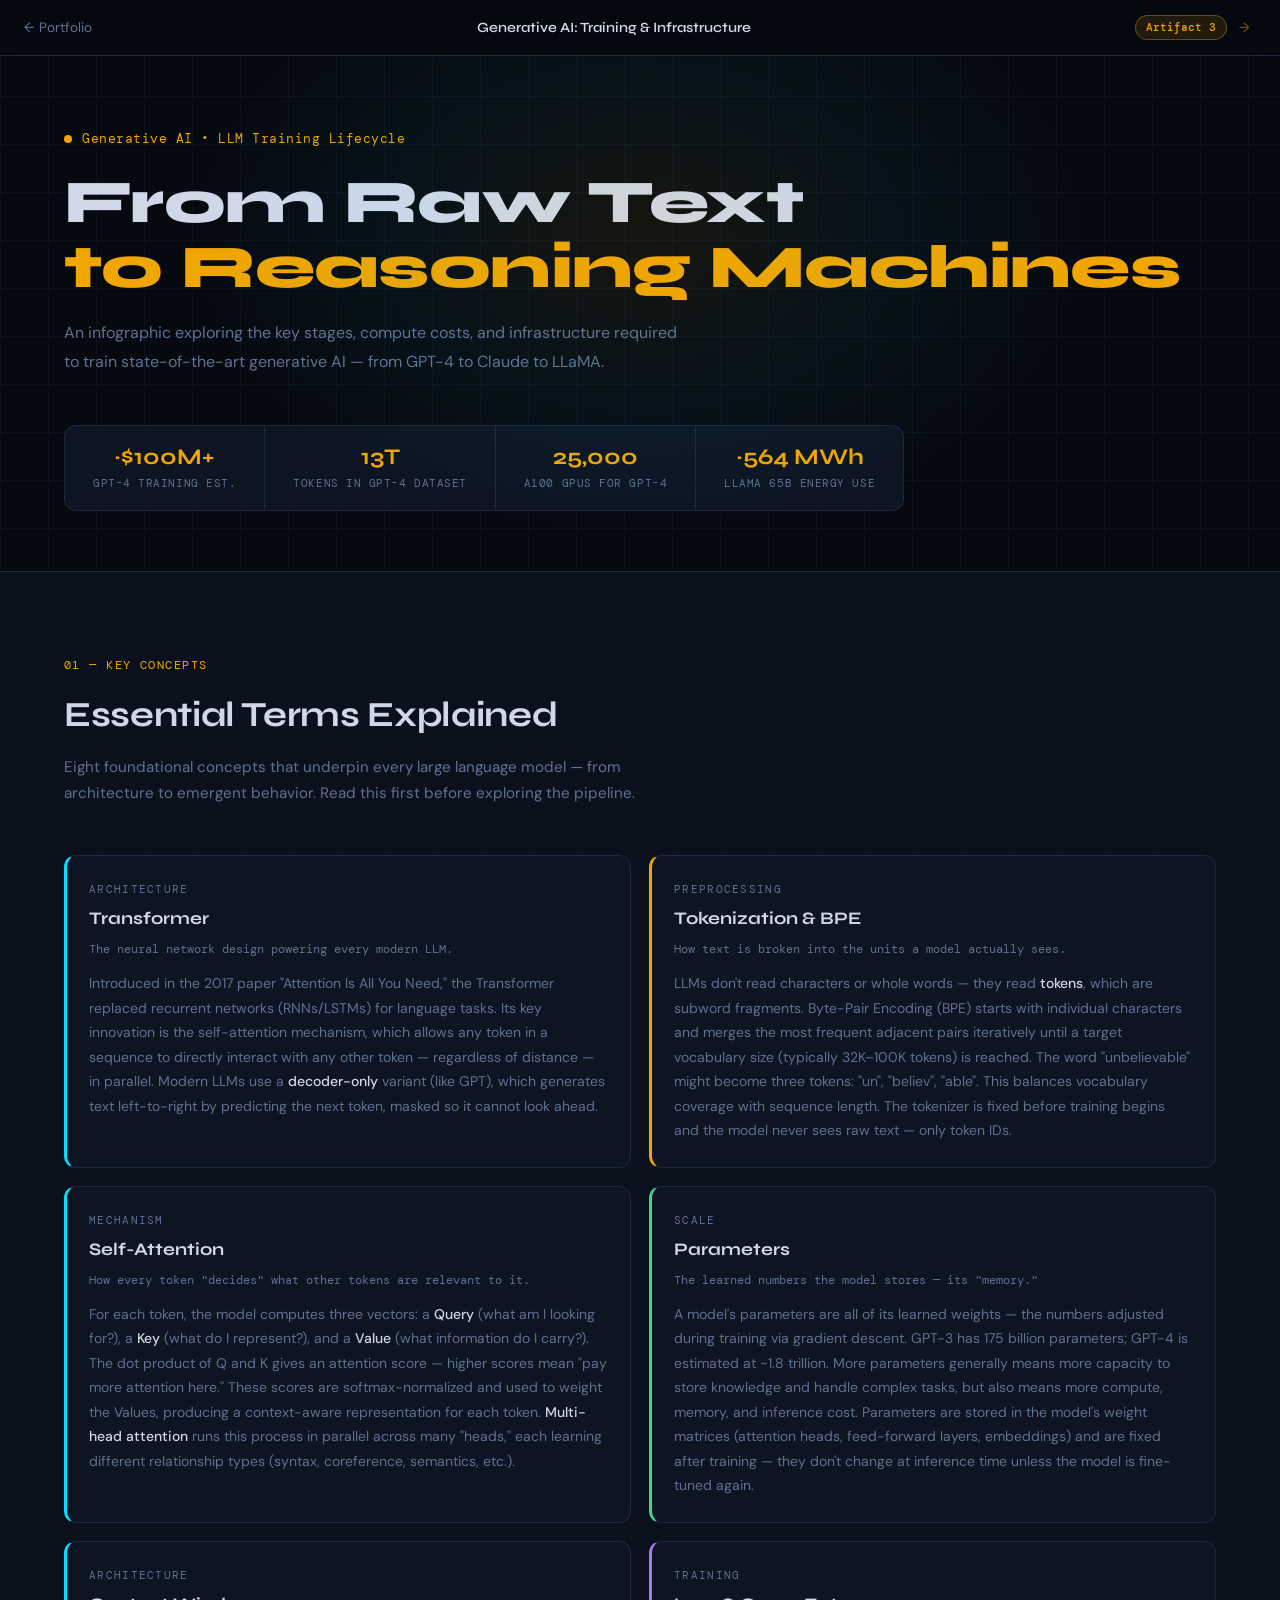
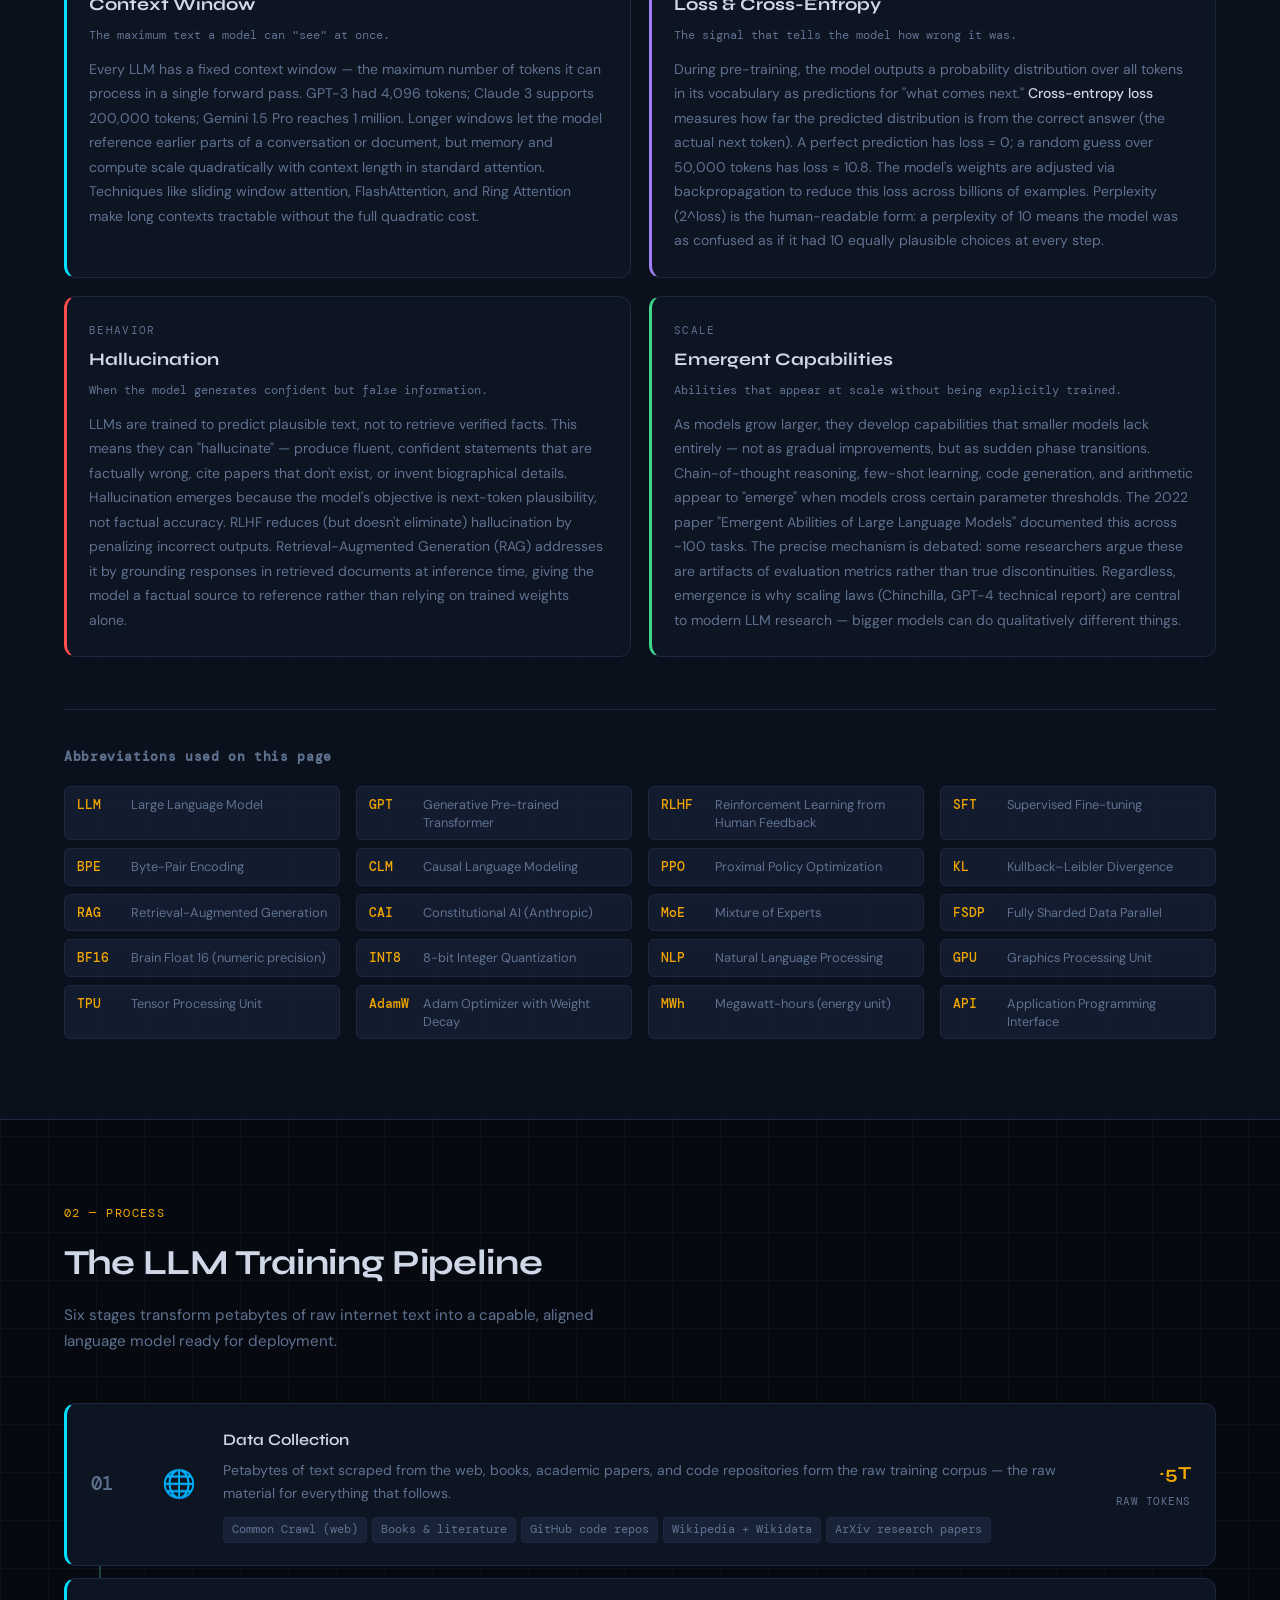
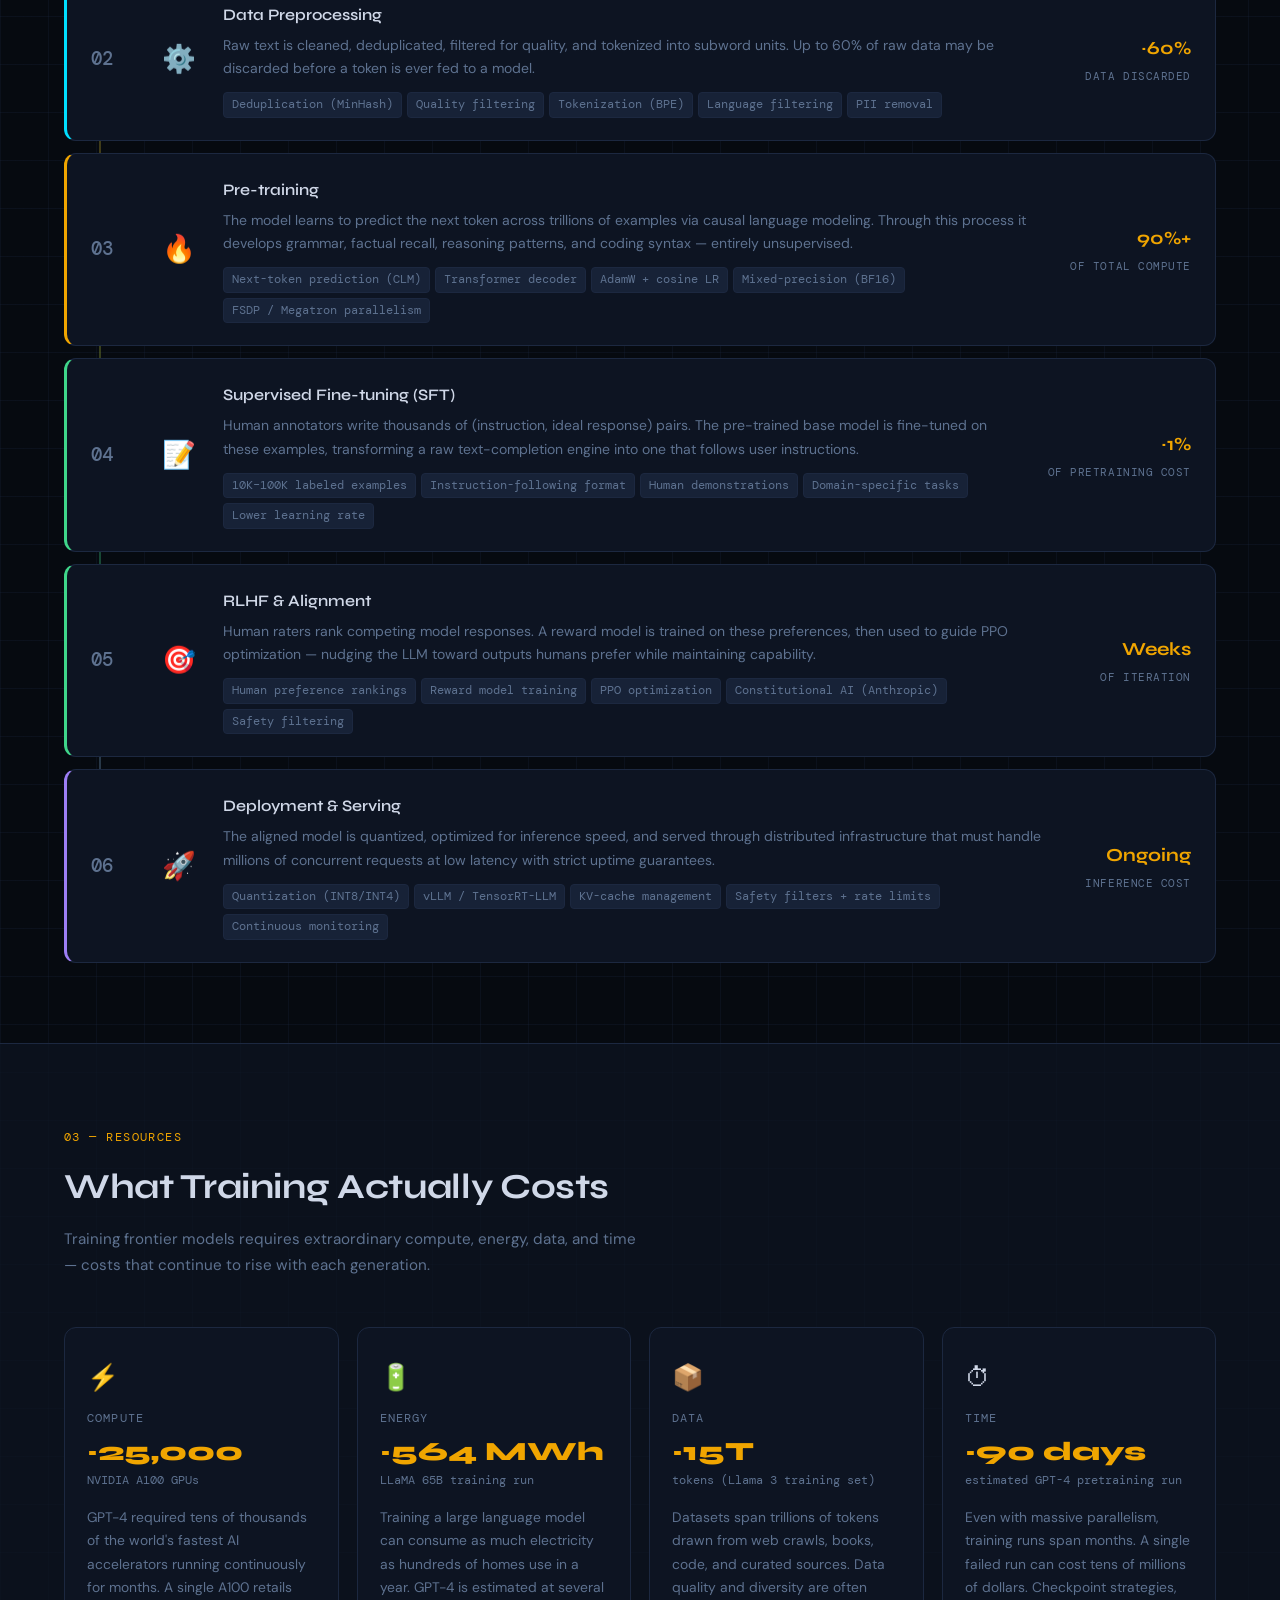
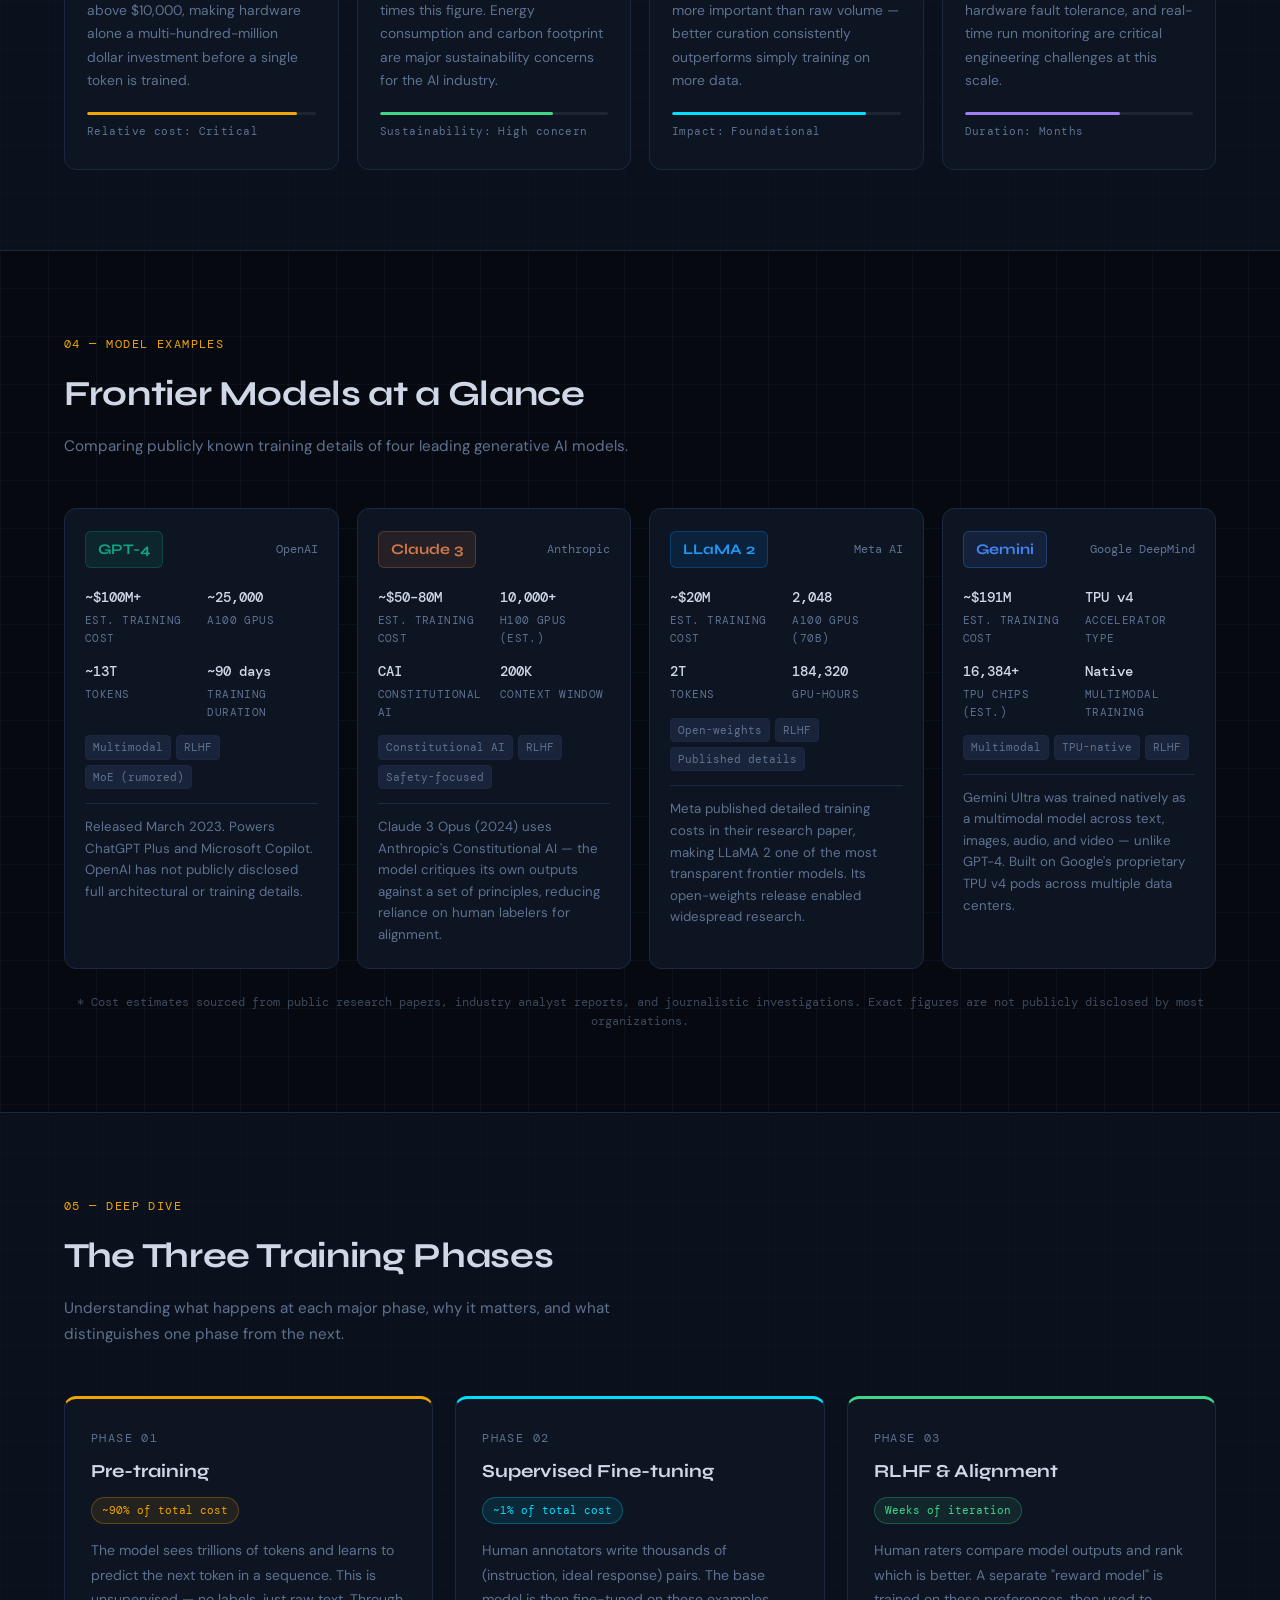
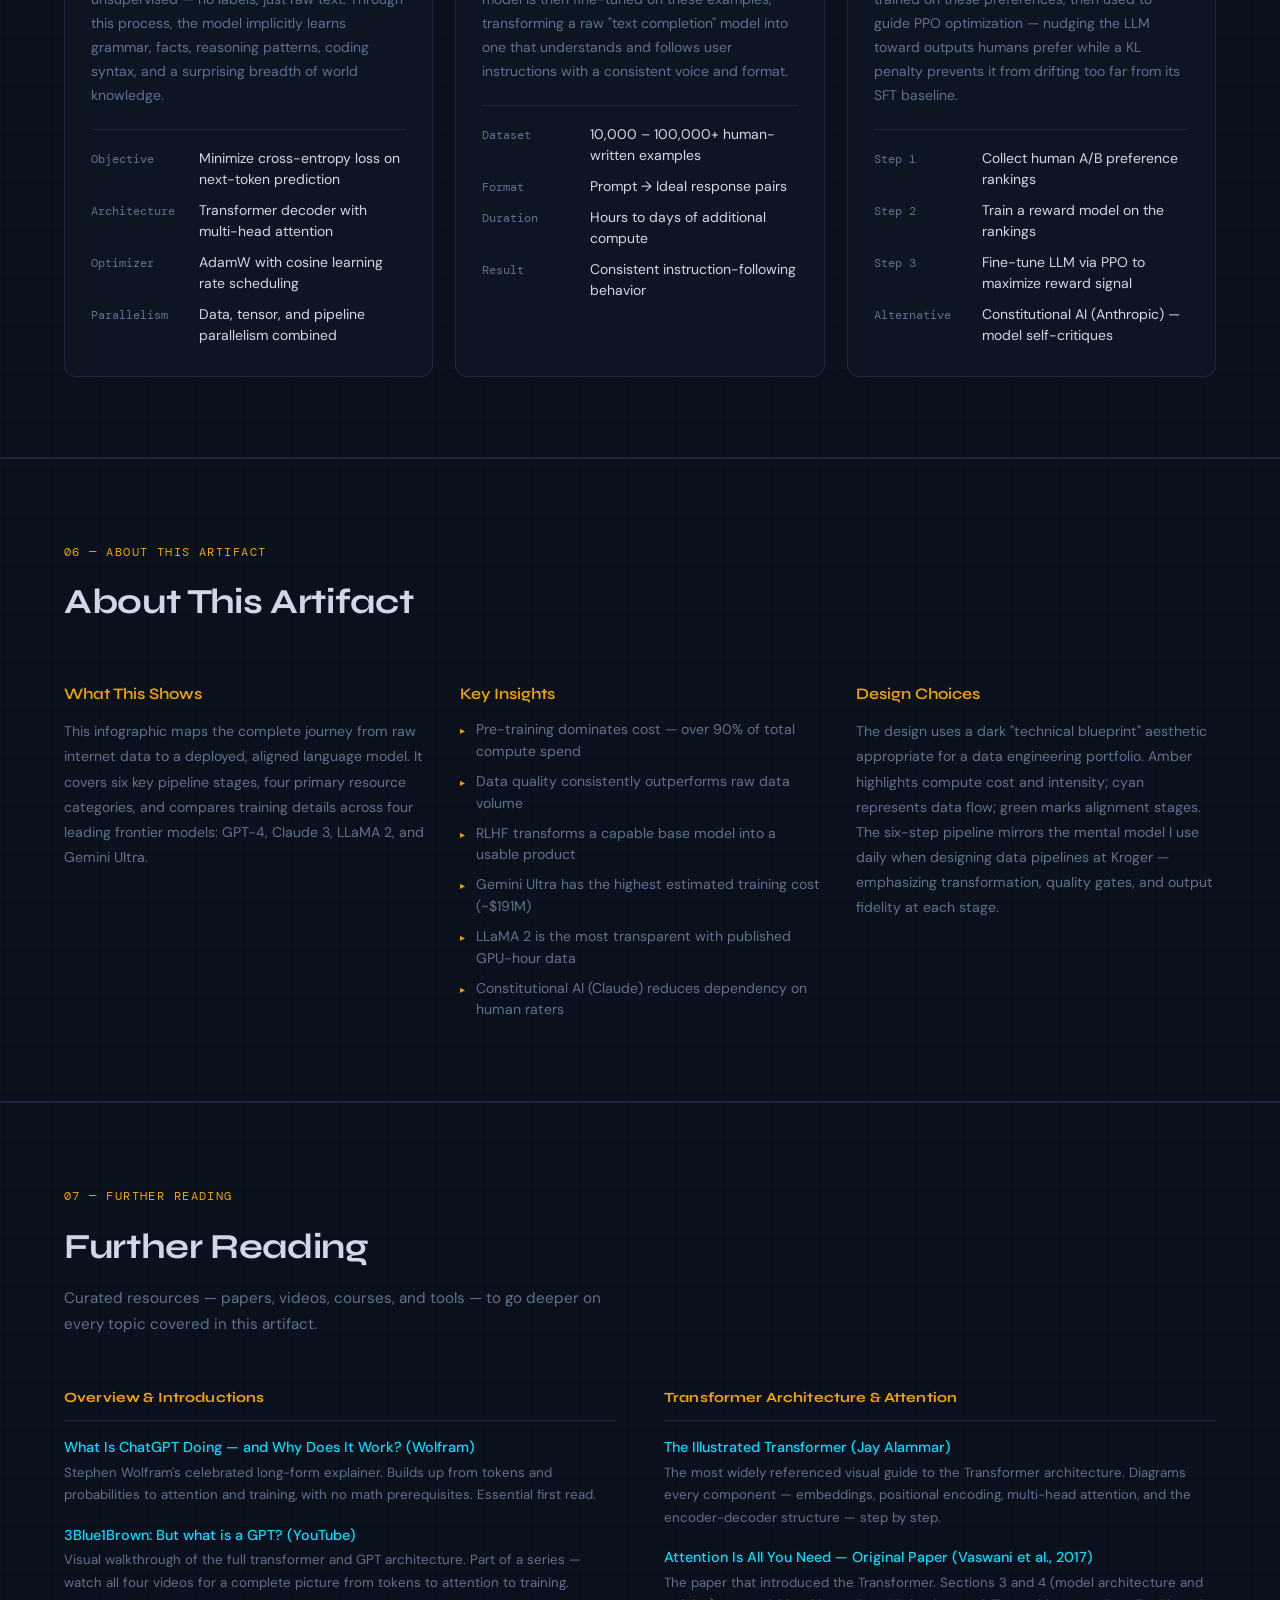
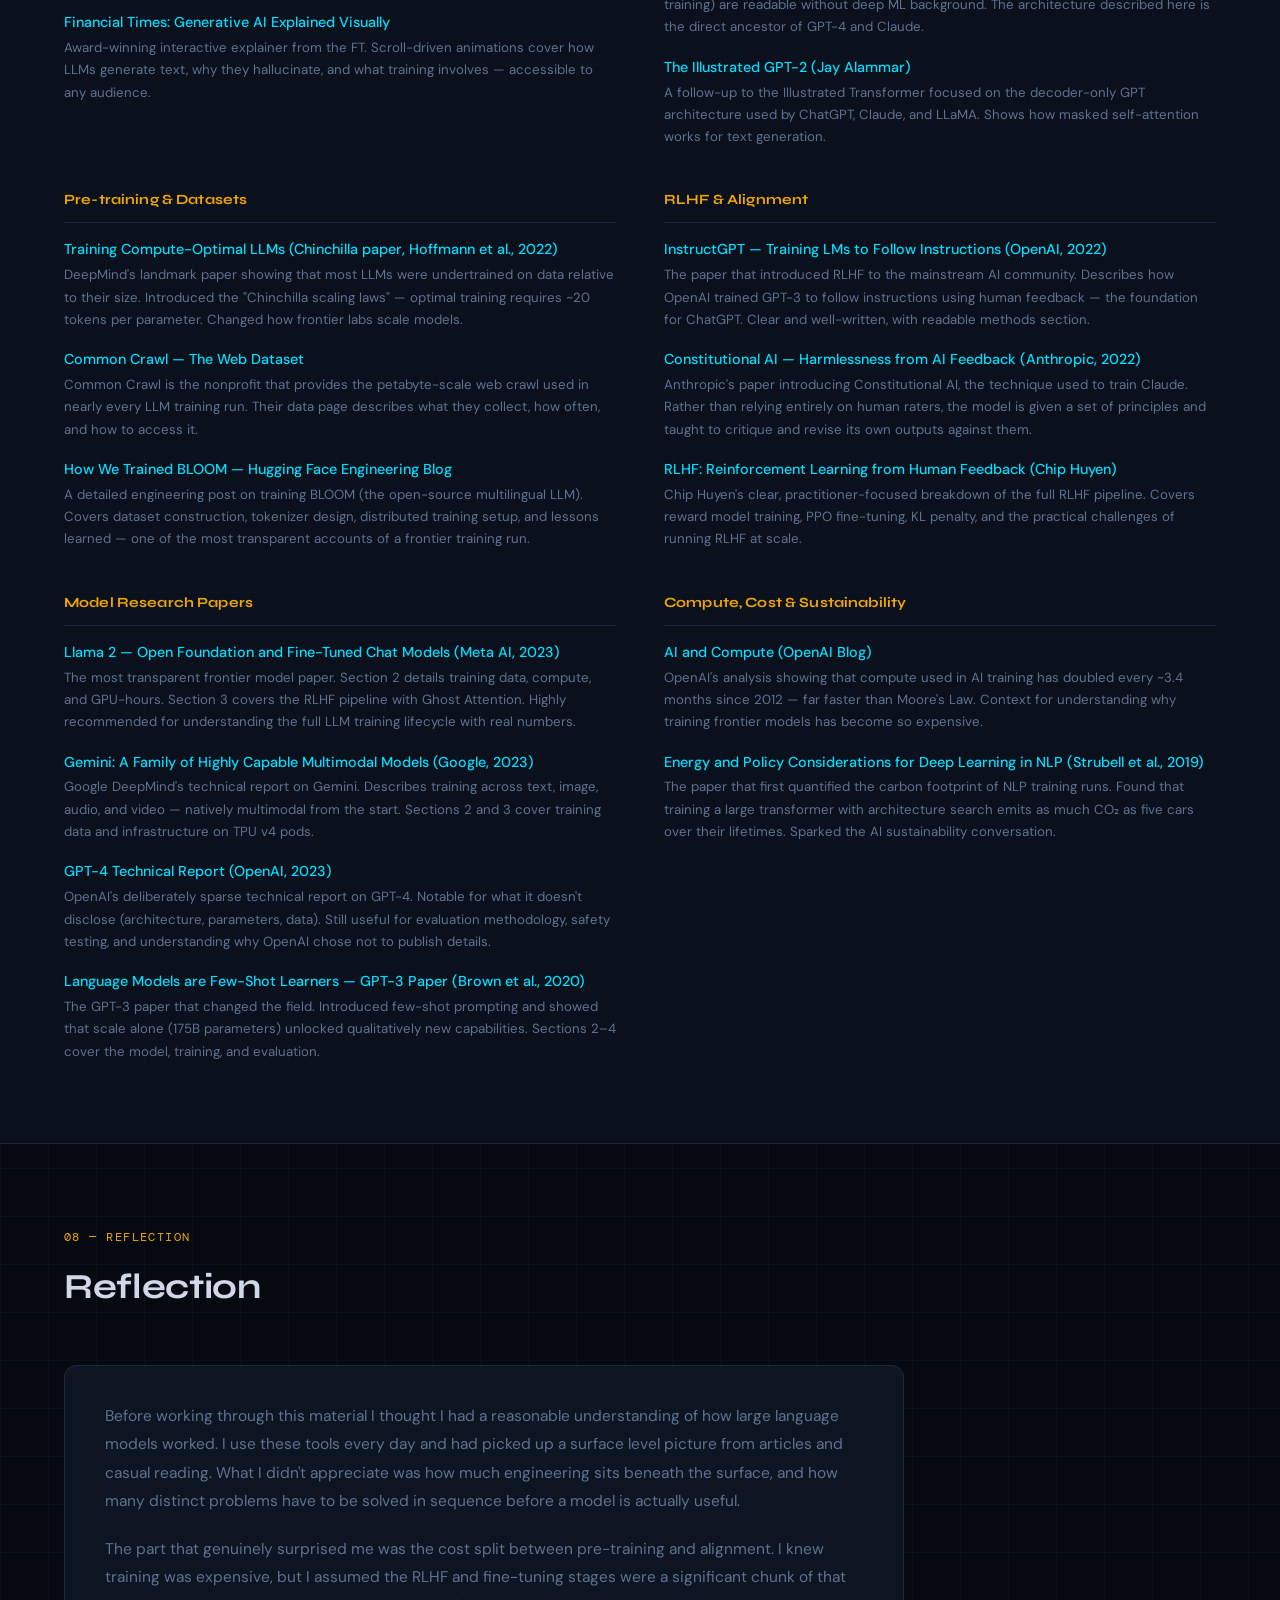
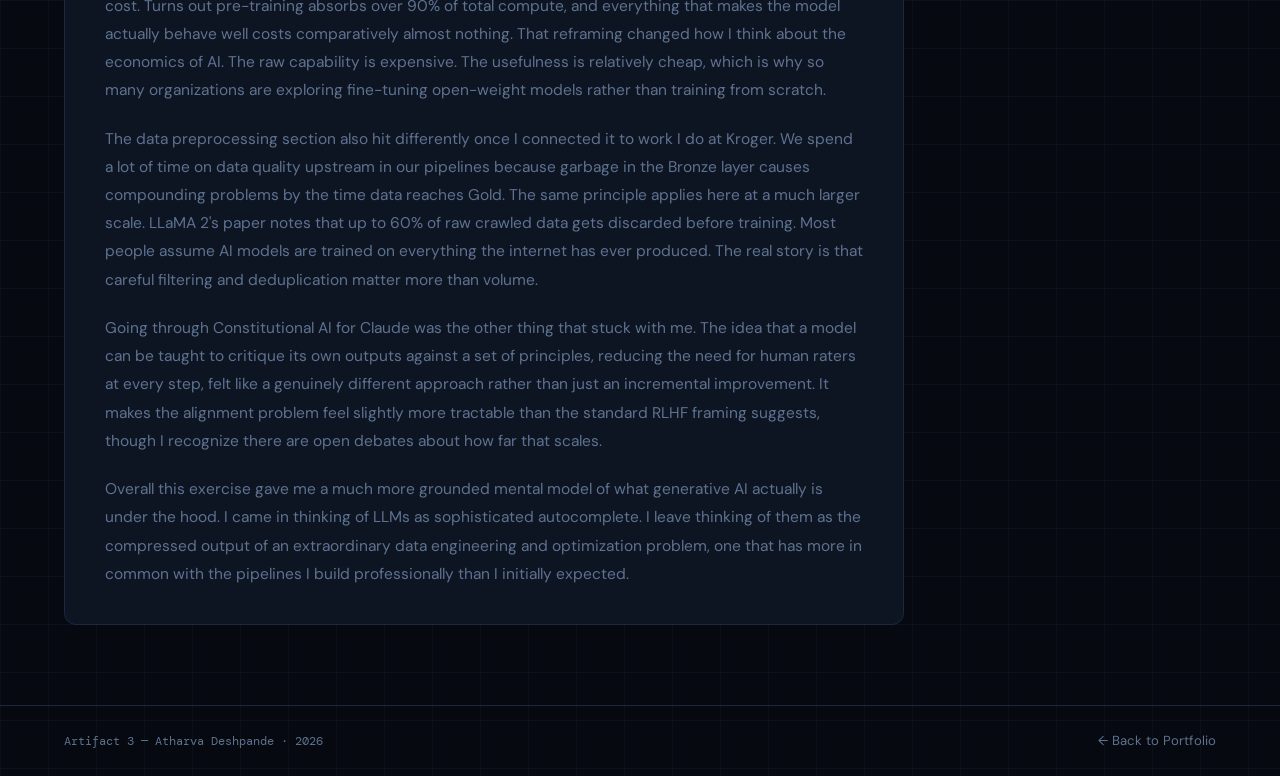
==== commit 7f8158c0: "feat: reorder sections, rename to Reflection, add artifact navigation arrows" ====
--- a/artifacts/llm-training/index.html
+++ b/artifacts/llm-training/index.html
@@ -15,7 +15,10 @@
   <nav class="topbar">
     <a href="../../index.html#artifacts" class="back-link">&#8592; Portfolio</a>
     <span class="topbar-title">Generative AI: Training &amp; Infrastructure</span>
-    <span class="topbar-badge">Artifact 3</span>
+    <div style="display:flex;align-items:center;gap:6px;">
+      <span class="topbar-badge">Artifact 3</span>
+      <a href="../xai/index.html" style="color:rgba(240,165,0,.5);font-size:.85rem;padding:2px 6px;border-radius:6px;text-decoration:none;transition:color .2s,background .2s;" onmouseover="this.style.color='#f0a500';this.style.background='rgba(240,165,0,.1)'" onmouseout="this.style.color='rgba(240,165,0,.5)';this.style.background=''" title="Artifact 4: Explainable AI">&#8594;</a>
+    </div>
   </nav>
 
   <!-- ── HERO ── -->
